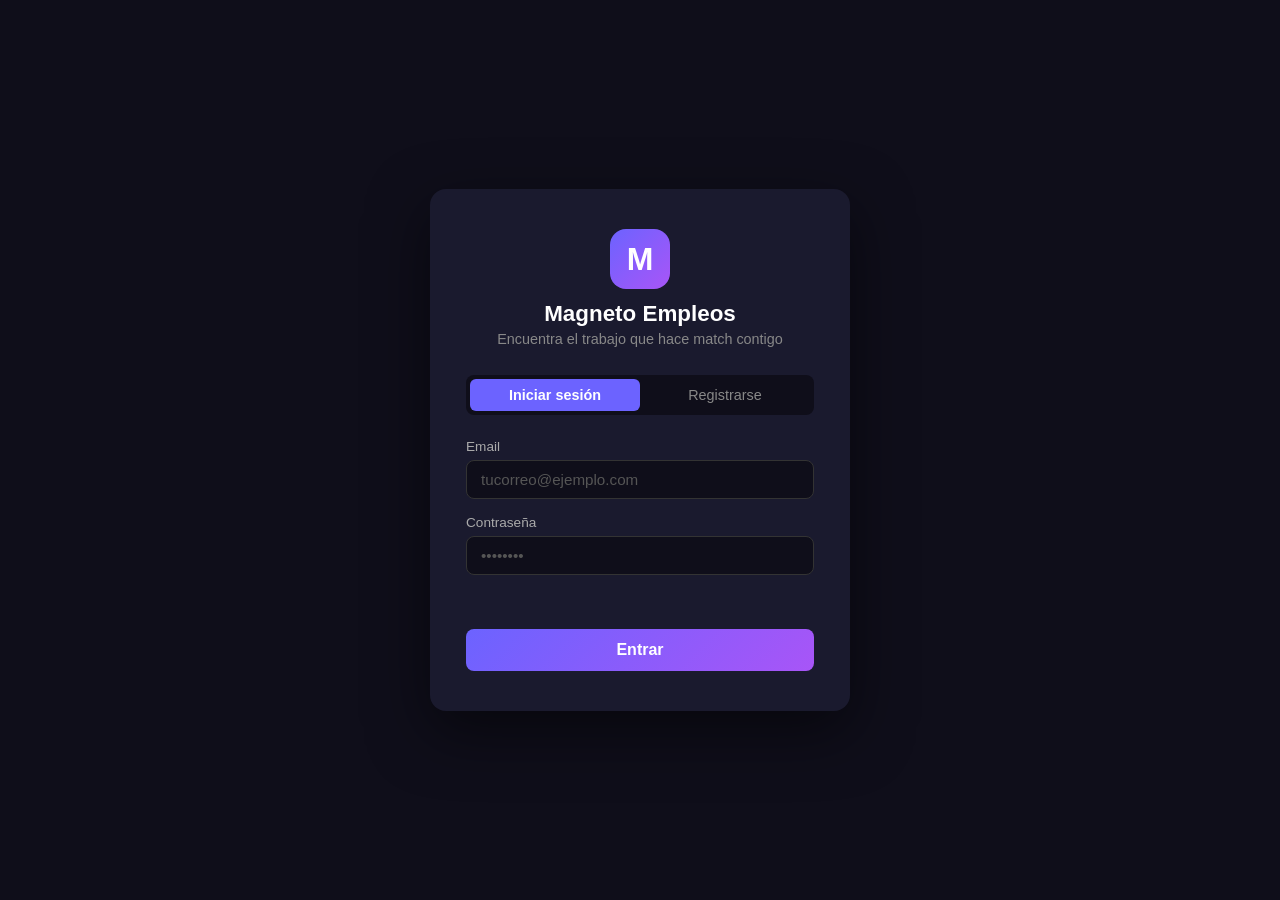
==== frontend/dashboard.html @ bad2bdaa "Aplicacion de empleos tipo Magneto" ====
<!DOCTYPE html>
<html lang="es">
<head>
  <meta charset="UTF-8" />
  <title>Magneto — Dashboard</title>
  <link rel="stylesheet" href="styles.css" />
</head>
<body>

  <nav class="navbar">
    <div class="nav-brand">
      <span class="logo-icon small">M</span> Magneto Empleos
    </div>
    <div class="nav-links">
      <a href="dashboard.html" class="active">Inicio</a>
      <a href="jobs.html">Empleos</a>
      <a href="profile.html">Mi Perfil</a>
      <button class="btn-logout" onclick="logout()">Salir</button>
    </div>
  </nav>

  <div class="container">

    <!-- Saludo -->
    <div class="welcome-bar">
      <div>
        <h2 id="welcomeName">Hola!</h2>
        <p>Estos son tus mejores matches de hoy</p>
      </div>
      <div class="notif-area">
        <button class="btn-notif" onclick="toggleNotifications()">
          🔔 <span id="notifCount" class="badge hidden">0</span>
        </button>
        <button class="btn-match" onclick="runMatching()">⚡ Buscar matches</button>
      </div>
    </div>

    <!-- Panel de notificaciones (oculto por defecto) -->
    <div id="notifPanel" class="notif-panel hidden">
      <h3>Notificaciones</h3>
      <div id="notifList"></div>
    </div>

    <!-- Estado del matching -->
    <div id="matchStatus" class="status-msg hidden"></div>

    <!-- Lista de matches -->
    <div id="matchesContainer">
      <div class="loading">Cargando tus matches...</div>
    </div>

  </div>

  <script src="config.js"></script>
  <script>
    requireAuth();
    const user = getUser();
    if (user) document.getElementById("welcomeName").textContent = `Hola, ${user.full_name.split(" ")[0]}!`;

    async function loadMatches() {
      const container = document.getElementById("matchesContainer");
      try {
        const matches = await apiFetch("/matches/");
        if (matches.length === 0) {
          container.innerHTML = `
            <div class="empty-state">
              <p>Aún no tienes matches.</p>
              <p>Asegúrate de tener tus <a href="profile.html">skills en tu perfil</a> y luego haz clic en <strong>⚡ Buscar matches</strong>.</p>
            </div>`;
          return;
        }

        container.innerHTML = matches.map(m => `
          <div class="match-card">
            <div class="match-header">
              <div>
                <h3>${m.title}</h3>
                <span class="company">${m.company}</span>
                <span class="location">📍 ${m.city} · ${m.modality}</span>
              </div>
              <div class="score-badge ${scoreClass(m.score)}">${m.score}%</div>
            </div>
            <p class="match-exp">${m.explanation}</p>
            <div class="match-footer">
              <span class="salary">💰 $${m.salary_min_cop?.toLocaleString()} – $${m.salary_max_cop?.toLocaleString()}</span>
              <div class="skills-row">
                ${(m.skills_required || []).map(s => `<span class="skill-tag">${s}</span>`).join("")}
              </div>
            </div>
          </div>
        `).join("");
      } catch (err) {
        container.innerHTML = `<div class="empty-state">Error cargando matches: ${err.message}</div>`;
      }
    }

    async function loadNotifications() {
      try {
        const data = await apiFetch("/notifications/");
        const badge = document.getElementById("notifCount");
        const list = document.getElementById("notifList");

        if (data.total > 0) {
          badge.textContent = data.total;
          badge.classList.remove("hidden");
          list.innerHTML = data.notificaciones.map(n => `
            <div class="notif-item">
              <div class="notif-score ${scoreClass(n.score)}">${n.score}%</div>
              <div>
                <strong>${n.titulo}</strong>
                <p>${n.mensaje}</p>
                <small>📍 ${n.ciudad} · ${n.modalidad} · ${n.fecha}</small>
              </div>
            </div>
          `).join("");
        } else {
          list.innerHTML = "<p class='no-notif'>Sin notificaciones nuevas. Busca matches primero.</p>";
        }
      } catch (err) { /* silencioso */ }
    }

    async function runMatching() {
      const statusEl = document.getElementById("matchStatus");
      statusEl.textContent = "Buscando matches...";
      statusEl.className = "status-msg info";
      statusEl.classList.remove("hidden");

      try {
        const data = await apiFetch("/matches/run", { method: "POST" });
        statusEl.textContent = data.message;
        statusEl.className = "status-msg success";
        await loadMatches();
        await loadNotifications();
      } catch (err) {
        statusEl.textContent = err.message;
        statusEl.className = "status-msg error";
      }

      setTimeout(() => statusEl.classList.add("hidden"), 4000);
    }

    function toggleNotifications() {
      document.getElementById("notifPanel").classList.toggle("hidden");
    }

    function scoreClass(score) {
      if (score >= 80) return "score-high";
      if (score >= 50) return "score-mid";
      return "score-low";
    }

    loadMatches();
    loadNotifications();
  </script>
</body>
</html>
---- frontend/styles.css ----
/* ===== RESET & BASE ===== */
*, *::before, *::after { box-sizing: border-box; margin: 0; padding: 0; }
body { font-family: 'Segoe UI', sans-serif; background: #f0f2f5; color: #1a1a2e; min-height: 100vh; }
a { text-decoration: none; color: inherit; }

/* ===== NAVBAR ===== */
.navbar {
  background: #1a1a2e;
  color: white;
  display: flex;
  align-items: center;
  justify-content: space-between;
  padding: 0 32px;
  height: 60px;
  position: sticky;
  top: 0;
  z-index: 100;
  box-shadow: 0 2px 8px rgba(0,0,0,0.3);
}
.nav-brand { display: flex; align-items: center; gap: 10px; font-weight: 700; font-size: 1.1rem; }
.nav-links { display: flex; align-items: center; gap: 24px; }
.nav-links a { color: #aaa; font-size: 0.95rem; transition: color 0.2s; }
.nav-links a:hover, .nav-links a.active { color: white; }
.btn-logout {
  background: transparent; border: 1px solid #555; color: #aaa;
  padding: 6px 14px; border-radius: 6px; cursor: pointer; font-size: 0.85rem;
  transition: all 0.2s;
}
.btn-logout:hover { border-color: #e74c3c; color: #e74c3c; }

/* ===== LOGO ICON ===== */
.logo-icon {
  background: linear-gradient(135deg, #6c63ff, #a855f7);
  color: white; font-weight: 900; font-size: 1.2rem;
  width: 36px; height: 36px; border-radius: 10px;
  display: inline-flex; align-items: center; justify-content: center;
}
.logo-icon.small { width: 28px; height: 28px; font-size: 1rem; border-radius: 7px; }

/* ===== CONTAINER ===== */
.container { max-width: 900px; margin: 0 auto; padding: 32px 20px; }
.page-title { font-size: 1.6rem; font-weight: 700; margin-bottom: 4px; }
.page-sub { color: #666; margin-bottom: 24px; }

/* ===== AUTH PAGE ===== */
.auth-page { display: flex; align-items: center; justify-content: center; min-height: 100vh; background: #0f0e1a; }
.auth-card {
  background: #1a1a2e; border-radius: 16px; padding: 40px 36px;
  width: 100%; max-width: 420px; box-shadow: 0 20px 60px rgba(0,0,0,0.5);
}
.auth-logo { text-align: center; margin-bottom: 28px; }
.auth-logo .logo-icon {
  width: 60px; height: 60px; font-size: 2rem; border-radius: 16px;
  margin: 0 auto 12px;
}
.auth-logo h1 { color: white; font-size: 1.4rem; }
.auth-logo p { color: #888; font-size: 0.9rem; margin-top: 4px; }

/* ===== TABS ===== */
.tabs { display: flex; background: #0f0e1a; border-radius: 8px; padding: 4px; margin-bottom: 24px; }
.tab {
  flex: 1; padding: 8px; background: transparent; border: none; color: #888;
  border-radius: 6px; cursor: pointer; font-size: 0.9rem; transition: all 0.2s;
}
.tab.active { background: #6c63ff; color: white; font-weight: 600; }

/* ===== FORMS ===== */
.auth-form { display: flex; flex-direction: column; gap: 16px; }
.hidden { display: none !important; }
.field { display: flex; flex-direction: column; gap: 6px; }
.field label { font-size: 0.85rem; color: #aaa; font-weight: 500; }
.field input, .field select {
  padding: 10px 14px; border-radius: 8px; border: 1px solid #333;
  background: #0f0e1a; color: white; font-size: 0.95rem; outline: none;
  transition: border-color 0.2s;
}
.field input:focus, .field select:focus { border-color: #6c63ff; }
.field input::placeholder { color: #555; }
.field-hint { font-size: 0.8rem; color: #777; margin-bottom: 4px; }

/* Perfil - campos claros sobre fondo claro */
.profile-card .field input,
.profile-card .field select {
  background: white; color: #1a1a2e; border: 1px solid #ddd;
}
.profile-card .field input:focus,
.profile-card .field select:focus { border-color: #6c63ff; }
.profile-card .field label { color: #555; }

/* ===== BUTTONS ===== */
.btn-primary {
  background: linear-gradient(135deg, #6c63ff, #a855f7);
  color: white; border: none; padding: 12px; border-radius: 8px;
  font-size: 1rem; font-weight: 600; cursor: pointer; transition: opacity 0.2s;
  margin-top: 4px;
}
.btn-primary:hover { opacity: 0.9; }
.btn-secondary {
  background: white; border: 1px solid #ddd; color: #555;
  padding: 8px 16px; border-radius: 8px; cursor: pointer; font-size: 0.9rem;
  transition: border-color 0.2s;
}
.btn-secondary:hover { border-color: #6c63ff; color: #6c63ff; }

/* ===== ERROR / STATUS ===== */
.error-msg { color: #e74c3c; font-size: 0.85rem; min-height: 18px; }
.status-msg {
  padding: 10px 14px; border-radius: 8px; font-size: 0.9rem;
}
.status-msg.info { background: #e8f4fd; color: #1a73e8; }
.status-msg.success { background: #e6f9f0; color: #27ae60; }
.status-msg.error { background: #fdeaea; color: #e74c3c; }

/* ===== WELCOME BAR ===== */
.welcome-bar {
  display: flex; align-items: center; justify-content: space-between;
  margin-bottom: 20px; flex-wrap: wrap; gap: 12px;
}
.welcome-bar h2 { font-size: 1.4rem; }
.welcome-bar p { color: #666; font-size: 0.9rem; }
.notif-area { display: flex; gap: 10px; align-items: center; }

.btn-notif {
  background: white; border: 1px solid #ddd; padding: 8px 14px;
  border-radius: 8px; cursor: pointer; font-size: 1rem; position: relative;
}
.btn-match {
  background: linear-gradient(135deg, #6c63ff, #a855f7);
  color: white; border: none; padding: 9px 18px;
  border-radius: 8px; cursor: pointer; font-weight: 600; font-size: 0.9rem;
}
.badge {
  background: #e74c3c; color: white; font-size: 0.7rem; font-weight: 700;
  border-radius: 50%; width: 18px; height: 18px;
  display: inline-flex; align-items: center; justify-content: center;
  position: absolute; top: 4px; right: 4px;
}

/* ===== NOTIFICATIONS PANEL ===== */
.notif-panel {
  background: white; border-radius: 12px; padding: 20px;
  box-shadow: 0 4px 20px rgba(0,0,0,0.1); margin-bottom: 24px;
}
.notif-panel h3 { margin-bottom: 16px; font-size: 1rem; color: #555; }
.notif-item {
  display: flex; gap: 14px; align-items: flex-start;
  padding: 12px 0; border-bottom: 1px solid #f0f0f0;
}
.notif-item:last-child { border-bottom: none; }
.notif-item p { font-size: 0.85rem; color: #666; margin-top: 4px; }
.notif-item small { color: #999; font-size: 0.8rem; }
.no-notif { color: #999; font-size: 0.9rem; text-align: center; padding: 16px 0; }

/* ===== MATCH CARDS ===== */
.match-card {
  background: white; border-radius: 12px; padding: 20px;
  margin-bottom: 16px; box-shadow: 0 2px 12px rgba(0,0,0,0.07);
  border-left: 4px solid #6c63ff;
  transition: transform 0.2s, box-shadow 0.2s;
}
.match-card:hover { transform: translateY(-2px); box-shadow: 0 6px 20px rgba(0,0,0,0.12); }
.match-header { display: flex; justify-content: space-between; align-items: flex-start; margin-bottom: 10px; }
.match-header h3 { font-size: 1.1rem; margin-bottom: 4px; }
.match-exp { font-size: 0.85rem; color: #666; margin-bottom: 12px; line-height: 1.5; }
.match-footer { display: flex; align-items: center; justify-content: space-between; flex-wrap: wrap; gap: 8px; }

/* ===== JOB CARDS ===== */
.job-card {
  background: white; border-radius: 12px; padding: 20px;
  margin-bottom: 16px; box-shadow: 0 2px 12px rgba(0,0,0,0.07);
  transition: transform 0.2s;
}
.job-card:hover { transform: translateY(-2px); }
.job-header { display: flex; justify-content: space-between; align-items: flex-start; margin-bottom: 8px; }
.job-header h3 { font-size: 1.05rem; margin-bottom: 4px; }
.job-location { font-size: 0.85rem; color: #888; margin-bottom: 8px; }
.job-desc { font-size: 0.9rem; color: #555; margin-bottom: 12px; line-height: 1.5; }
.job-footer { display: flex; align-items: center; justify-content: space-between; flex-wrap: wrap; gap: 8px; }

/* ===== SHARED CARD PARTS ===== */
.company { display: block; font-size: 0.9rem; color: #6c63ff; font-weight: 500; margin-bottom: 4px; }
.location { font-size: 0.82rem; color: #888; }
.salary { font-size: 0.85rem; color: #27ae60; font-weight: 500; }
.skills-row { display: flex; flex-wrap: wrap; gap: 6px; }
.skill-tag {
  background: #f0eeff; color: #6c63ff;
  padding: 3px 10px; border-radius: 20px; font-size: 0.78rem; font-weight: 500;
}
.skill-tag.editable {
  display: inline-flex; align-items: center; gap: 6px;
}
.skill-tag.editable button {
  background: none; border: none; color: #a855f7; cursor: pointer;
  font-size: 1rem; line-height: 1; padding: 0;
}

/* ===== SCORE BADGE ===== */
.score-badge {
  font-size: 1.1rem; font-weight: 800; padding: 6px 12px;
  border-radius: 10px; min-width: 60px; text-align: center;
}
.score-high { background: #e6f9f0; color: #27ae60; }
.score-mid { background: #fff8e1; color: #f39c12; }
.score-low { background: #fdeaea; color: #e74c3c; }

/* Notif score mini */
.notif-score {
  font-weight: 800; font-size: 0.9rem; padding: 4px 10px;
  border-radius: 8px; white-space: nowrap;
}

/* ===== MODALITY BADGE ===== */
.modality-badge {
  padding: 4px 12px; border-radius: 20px; font-size: 0.8rem; font-weight: 600; white-space: nowrap;
}
.modality-badge.remote { background: #e0f7f4; color: #0a9e88; }
.modality-badge.hybrid { background: #fff0e0; color: #e07b00; }
.modality-badge.on-site { background: #e8eaff; color: #3a4bd1; }

/* ===== FILTERS BAR ===== */
.filters-bar { display: flex; gap: 12px; margin-bottom: 16px; flex-wrap: wrap; }
.filters-bar input, .filters-bar select {
  padding: 9px 14px; border: 1px solid #ddd; border-radius: 8px;
  font-size: 0.9rem; background: white; outline: none; color: #1a1a2e;
}
.filters-bar input:focus, .filters-bar select:focus { border-color: #6c63ff; }
.job-count { font-size: 0.85rem; color: #888; margin-bottom: 16px; }

/* ===== PROFILE CARD ===== */
.profile-card {
  background: white; border-radius: 16px; padding: 28px;
  box-shadow: 0 2px 16px rgba(0,0,0,0.08);
}
.profile-top {
  display: flex; align-items: center; gap: 16px;
  margin-bottom: 28px; padding-bottom: 20px;
  border-bottom: 1px solid #f0f0f0;
}
.profile-top h3 { font-size: 1.1rem; }
.profile-top p { color: #888; font-size: 0.9rem; }
.avatar {
  width: 56px; height: 56px; border-radius: 50%;
  background: linear-gradient(135deg, #6c63ff, #a855f7);
  color: white; font-size: 1.4rem; font-weight: 800;
  display: flex; align-items: center; justify-content: center;
  flex-shrink: 0;
}
.form-grid { display: grid; grid-template-columns: 1fr 1fr; gap: 16px; margin-bottom: 20px; }

/* ===== SKILLS INPUT ===== */
.skills-input-area {
  min-height: 50px; border: 1px solid #ddd; border-radius: 8px;
  padding: 8px 12px; background: white; cursor: text;
  display: flex; flex-wrap: wrap; gap: 6px; align-items: center;
  transition: border-color 0.2s;
}
.skills-input-area:focus-within { border-color: #6c63ff; }
.skills-input-area input {
  border: none !important; outline: none !important; padding: 4px 0 !important;
  background: transparent !important; color: #1a1a2e !important;
  min-width: 140px; flex: 1;
}

/* ===== EMPTY / LOADING ===== */
.empty-state {
  background: white; border-radius: 12px; padding: 40px;
  text-align: center; color: #888; line-height: 1.8;
  box-shadow: 0 2px 8px rgba(0,0,0,0.05);
}
.empty-state a { color: #6c63ff; font-weight: 500; }
.loading { text-align: center; color: #aaa; padding: 40px; }

/* ===== RESPONSIVE ===== */
@media (max-width: 600px) {
  .form-grid { grid-template-columns: 1fr; }
  .match-header, .job-header { flex-direction: column; gap: 10px; }
  .nav-links { gap: 12px; }
  .navbar { padding: 0 16px; }
  .container { padding: 20px 14px; }
}
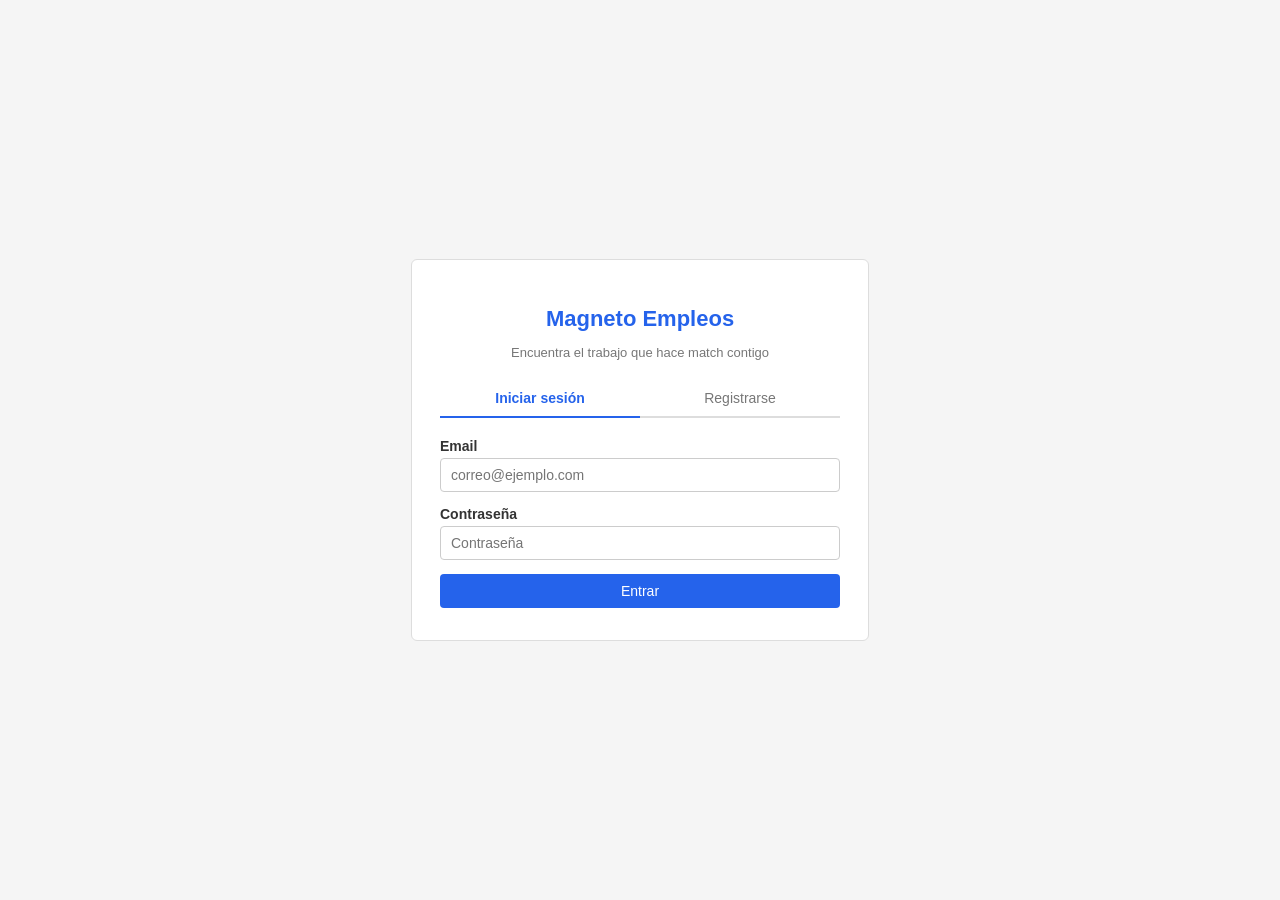
==== commit 9d9208fa: "Cambiando el front" ====
--- a/frontend/dashboard.html
+++ b/frontend/dashboard.html
@@ -2,51 +2,42 @@
 <html lang="es">
 <head>
   <meta charset="UTF-8" />
-  <title>Magneto — Dashboard</title>
+  <title>Magneto - Dashboard</title>
   <link rel="stylesheet" href="styles.css" />
 </head>
 <body>
 
-  <nav class="navbar">
-    <div class="nav-brand">
-      <span class="logo-icon small">M</span> Magneto Empleos
-    </div>
-    <div class="nav-links">
-      <a href="dashboard.html" class="active">Inicio</a>
+  <nav>
+    <div class="brand">Magneto Empleos</div>
+    <div class="links">
+      <a href="dashboard.html">Inicio</a>
       <a href="jobs.html">Empleos</a>
       <a href="profile.html">Mi Perfil</a>
-      <button class="btn-logout" onclick="logout()">Salir</button>
+      <button onclick="logout()">Salir</button>
     </div>
   </nav>
 
   <div class="container">
 
-    <!-- Saludo -->
-    <div class="welcome-bar">
-      <div>
-        <h2 id="welcomeName">Hola!</h2>
-        <p>Estos son tus mejores matches de hoy</p>
-      </div>
-      <div class="notif-area">
-        <button class="btn-notif" onclick="toggleNotifications()">
-          🔔 <span id="notifCount" class="badge hidden">0</span>
-        </button>
-        <button class="btn-match" onclick="runMatching()">⚡ Buscar matches</button>
-      </div>
+    <h2 id="saludo">Hola!</h2>
+    <p class="text-muted" style="margin-bottom: 16px;">Estos son tus mejores matches</p>
+
+    <div style="margin-bottom: 14px; display: flex; gap: 10px; flex-wrap: wrap;">
+      <button class="btn btn-primary" onclick="buscarMatches()">Buscar matches</button>
+      <button class="btn btn-secondary" onclick="toggleNotif()">Notificaciones</button>
     </div>
 
-    <!-- Panel de notificaciones (oculto por defecto) -->
-    <div id="notifPanel" class="notif-panel hidden">
-      <h3>Notificaciones</h3>
-      <div id="notifList"></div>
+    <div id="matchStatus"></div>
+
+    <!-- Panel de notificaciones -->
+    <div id="notifPanel" class="card hidden">
+      <h3 style="margin-bottom: 12px; font-size: 15px;">Notificaciones</h3>
+      <div id="notifLista"><p class="text-muted">Sin notificaciones.</p></div>
     </div>
 
-    <!-- Estado del matching -->
-    <div id="matchStatus" class="status-msg hidden"></div>
-
-    <!-- Lista de matches -->
+    <!-- Matches -->
     <div id="matchesContainer">
-      <div class="loading">Cargando tus matches...</div>
+      <p class="text-muted">Cargando...</p>
     </div>
 
   </div>
@@ -55,102 +46,78 @@
   <script>
     requireAuth();
     const user = getUser();
-    if (user) document.getElementById("welcomeName").textContent = `Hola, ${user.full_name.split(" ")[0]}!`;
+    if (user) document.getElementById("saludo").textContent = "Hola, " + user.full_name.split(" ")[0] + "!";
 
-    async function loadMatches() {
-      const container = document.getElementById("matchesContainer");
+    function claseScore(s) {
+      if (s >= 80) return "score-alto";
+      if (s >= 50) return "score-medio";
+      return "score-bajo";
+    }
+
+    async function cargarMatches() {
+      const cont = document.getElementById("matchesContainer");
       try {
         const matches = await apiFetch("/matches/");
         if (matches.length === 0) {
-          container.innerHTML = `
-            <div class="empty-state">
-              <p>Aún no tienes matches.</p>
-              <p>Asegúrate de tener tus <a href="profile.html">skills en tu perfil</a> y luego haz clic en <strong>⚡ Buscar matches</strong>.</p>
-            </div>`;
+          cont.innerHTML = `<div class="card text-center"><p>No tienes matches todavía.</p><p class="text-muted">Completa tu <a href="profile.html">perfil</a> y haz clic en "Buscar matches".</p></div>`;
           return;
         }
-
-        container.innerHTML = matches.map(m => `
+        cont.innerHTML = matches.map(m => `
           <div class="match-card">
-            <div class="match-header">
-              <div>
-                <h3>${m.title}</h3>
-                <span class="company">${m.company}</span>
-                <span class="location">📍 ${m.city} · ${m.modality}</span>
-              </div>
-              <div class="score-badge ${scoreClass(m.score)}">${m.score}%</div>
-            </div>
-            <p class="match-exp">${m.explanation}</p>
-            <div class="match-footer">
-              <span class="salary">💰 $${m.salary_min_cop?.toLocaleString()} – $${m.salary_max_cop?.toLocaleString()}</span>
-              <div class="skills-row">
-                ${(m.skills_required || []).map(s => `<span class="skill-tag">${s}</span>`).join("")}
-              </div>
+            <div class="score ${claseScore(m.score)}">${m.score}%</div>
+            <h3>${m.title}</h3>
+            <span class="company">${m.company}</span>
+            <p class="meta">📍 ${m.city} · ${m.modality}</p>
+            <p class="explanation">${m.explanation}</p>
+            <p class="salary">💰 $${m.salary_min_cop?.toLocaleString()} – $${m.salary_max_cop?.toLocaleString()} COP</p>
+            <div class="skills-row">
+              ${(m.skills_required || []).map(s => `<span class="skill-tag">${s}</span>`).join("")}
             </div>
           </div>
         `).join("");
       } catch (err) {
-        container.innerHTML = `<div class="empty-state">Error cargando matches: ${err.message}</div>`;
+        cont.innerHTML = `<div class="msg msg-error">Error: ${err.message}</div>`;
       }
     }
 
-    async function loadNotifications() {
+    async function cargarNotificaciones() {
       try {
         const data = await apiFetch("/notifications/");
-        const badge = document.getElementById("notifCount");
-        const list = document.getElementById("notifList");
-
+        const lista = document.getElementById("notifLista");
         if (data.total > 0) {
-          badge.textContent = data.total;
-          badge.classList.remove("hidden");
-          list.innerHTML = data.notificaciones.map(n => `
+          lista.innerHTML = data.notificaciones.map(n => `
             <div class="notif-item">
-              <div class="notif-score ${scoreClass(n.score)}">${n.score}%</div>
-              <div>
-                <strong>${n.titulo}</strong>
-                <p>${n.mensaje}</p>
-                <small>📍 ${n.ciudad} · ${n.modalidad} · ${n.fecha}</small>
-              </div>
+              <strong>${n.titulo} — <span class="${claseScore(n.score)}">${n.score}%</span></strong>
+              <span>${n.mensaje}</span>
+              <small>📍 ${n.ciudad} · ${n.modalidad} · ${n.fecha}</small>
             </div>
           `).join("");
         } else {
-          list.innerHTML = "<p class='no-notif'>Sin notificaciones nuevas. Busca matches primero.</p>";
+          lista.innerHTML = `<p class="text-muted">Sin notificaciones. Busca matches primero.</p>`;
         }
-      } catch (err) { /* silencioso */ }
+      } catch (e) {}
     }
 
-    async function runMatching() {
+    async function buscarMatches() {
       const statusEl = document.getElementById("matchStatus");
-      statusEl.textContent = "Buscando matches...";
-      statusEl.className = "status-msg info";
-      statusEl.classList.remove("hidden");
-
+      statusEl.innerHTML = `<div class="msg msg-info">Buscando matches...</div>`;
       try {
         const data = await apiFetch("/matches/run", { method: "POST" });
-        statusEl.textContent = data.message;
-        statusEl.className = "status-msg success";
-        await loadMatches();
-        await loadNotifications();
+        statusEl.innerHTML = `<div class="msg msg-success">${data.message}</div>`;
+        await cargarMatches();
+        await cargarNotificaciones();
       } catch (err) {
-        statusEl.textContent = err.message;
-        statusEl.className = "status-msg error";
+        statusEl.innerHTML = `<div class="msg msg-error">${err.message}</div>`;
       }
-
-      setTimeout(() => statusEl.classList.add("hidden"), 4000);
+      setTimeout(() => statusEl.innerHTML = "", 4000);
     }
 
-    function toggleNotifications() {
+    function toggleNotif() {
       document.getElementById("notifPanel").classList.toggle("hidden");
     }
 
-    function scoreClass(score) {
-      if (score >= 80) return "score-high";
-      if (score >= 50) return "score-mid";
-      return "score-low";
-    }
-
-    loadMatches();
-    loadNotifications();
+    cargarMatches();
+    cargarNotificaciones();
   </script>
 </body>
 </html>
--- a/frontend/styles.css
+++ b/frontend/styles.css
@@ -1,280 +1,376 @@
-/* ===== RESET & BASE ===== */
-*, *::before, *::after { box-sizing: border-box; margin: 0; padding: 0; }
-body { font-family: 'Segoe UI', sans-serif; background: #f0f2f5; color: #1a1a2e; min-height: 100vh; }
-a { text-decoration: none; color: inherit; }
-
-/* ===== NAVBAR ===== */
-.navbar {
-  background: #1a1a2e;
+/* Estilos generales */
+body {
+  font-family: Arial, sans-serif;
+  background-color: #f5f5f5;
+  margin: 0;
+  padding: 0;
+  color: #333;
+}
+
+a {
+  text-decoration: none;
+  color: #2563eb;
+}
+
+/* Navbar */
+nav {
+  background-color: #2563eb;
+  padding: 12px 24px;
+  display: flex;
+  justify-content: space-between;
+  align-items: center;
+}
+
+nav .brand {
   color: white;
-  display: flex;
-  align-items: center;
-  justify-content: space-between;
-  padding: 0 32px;
-  height: 60px;
-  position: sticky;
-  top: 0;
-  z-index: 100;
-  box-shadow: 0 2px 8px rgba(0,0,0,0.3);
-}
-.nav-brand { display: flex; align-items: center; gap: 10px; font-weight: 700; font-size: 1.1rem; }
-.nav-links { display: flex; align-items: center; gap: 24px; }
-.nav-links a { color: #aaa; font-size: 0.95rem; transition: color 0.2s; }
-.nav-links a:hover, .nav-links a.active { color: white; }
-.btn-logout {
-  background: transparent; border: 1px solid #555; color: #aaa;
-  padding: 6px 14px; border-radius: 6px; cursor: pointer; font-size: 0.85rem;
-  transition: all 0.2s;
-}
-.btn-logout:hover { border-color: #e74c3c; color: #e74c3c; }
-
-/* ===== LOGO ICON ===== */
-.logo-icon {
-  background: linear-gradient(135deg, #6c63ff, #a855f7);
-  color: white; font-weight: 900; font-size: 1.2rem;
-  width: 36px; height: 36px; border-radius: 10px;
-  display: inline-flex; align-items: center; justify-content: center;
-}
-.logo-icon.small { width: 28px; height: 28px; font-size: 1rem; border-radius: 7px; }
-
-/* ===== CONTAINER ===== */
-.container { max-width: 900px; margin: 0 auto; padding: 32px 20px; }
-.page-title { font-size: 1.6rem; font-weight: 700; margin-bottom: 4px; }
-.page-sub { color: #666; margin-bottom: 24px; }
-
-/* ===== AUTH PAGE ===== */
-.auth-page { display: flex; align-items: center; justify-content: center; min-height: 100vh; background: #0f0e1a; }
-.auth-card {
-  background: #1a1a2e; border-radius: 16px; padding: 40px 36px;
-  width: 100%; max-width: 420px; box-shadow: 0 20px 60px rgba(0,0,0,0.5);
-}
-.auth-logo { text-align: center; margin-bottom: 28px; }
-.auth-logo .logo-icon {
-  width: 60px; height: 60px; font-size: 2rem; border-radius: 16px;
-  margin: 0 auto 12px;
-}
-.auth-logo h1 { color: white; font-size: 1.4rem; }
-.auth-logo p { color: #888; font-size: 0.9rem; margin-top: 4px; }
-
-/* ===== TABS ===== */
-.tabs { display: flex; background: #0f0e1a; border-radius: 8px; padding: 4px; margin-bottom: 24px; }
-.tab {
-  flex: 1; padding: 8px; background: transparent; border: none; color: #888;
-  border-radius: 6px; cursor: pointer; font-size: 0.9rem; transition: all 0.2s;
-}
-.tab.active { background: #6c63ff; color: white; font-weight: 600; }
-
-/* ===== FORMS ===== */
-.auth-form { display: flex; flex-direction: column; gap: 16px; }
-.hidden { display: none !important; }
-.field { display: flex; flex-direction: column; gap: 6px; }
-.field label { font-size: 0.85rem; color: #aaa; font-weight: 500; }
-.field input, .field select {
-  padding: 10px 14px; border-radius: 8px; border: 1px solid #333;
-  background: #0f0e1a; color: white; font-size: 0.95rem; outline: none;
-  transition: border-color 0.2s;
-}
-.field input:focus, .field select:focus { border-color: #6c63ff; }
-.field input::placeholder { color: #555; }
-.field-hint { font-size: 0.8rem; color: #777; margin-bottom: 4px; }
-
-/* Perfil - campos claros sobre fondo claro */
-.profile-card .field input,
-.profile-card .field select {
-  background: white; color: #1a1a2e; border: 1px solid #ddd;
-}
-.profile-card .field input:focus,
-.profile-card .field select:focus { border-color: #6c63ff; }
-.profile-card .field label { color: #555; }
-
-/* ===== BUTTONS ===== */
+  font-size: 20px;
+  font-weight: bold;
+}
+
+nav .links a {
+  color: white;
+  margin-left: 16px;
+  font-size: 14px;
+}
+
+nav .links a:hover {
+  text-decoration: underline;
+}
+
+nav .links button {
+  margin-left: 16px;
+  background: white;
+  color: #2563eb;
+  border: none;
+  padding: 6px 12px;
+  border-radius: 4px;
+  cursor: pointer;
+  font-size: 14px;
+}
+
+/* Contenedor principal */
+.container {
+  max-width: 860px;
+  margin: 30px auto;
+  padding: 0 16px;
+}
+
+/* Tarjeta simple */
+.card {
+  background: white;
+  border: 1px solid #ddd;
+  border-radius: 6px;
+  padding: 20px;
+  margin-bottom: 16px;
+}
+
+/* Formularios */
+.field {
+  margin-bottom: 14px;
+}
+
+.field label {
+  display: block;
+  font-size: 14px;
+  margin-bottom: 4px;
+  font-weight: bold;
+}
+
+.field input,
+.field select,
+.field textarea {
+  width: 100%;
+  padding: 8px 10px;
+  border: 1px solid #ccc;
+  border-radius: 4px;
+  font-size: 14px;
+  box-sizing: border-box;
+}
+
+.field input:focus,
+.field select:focus {
+  outline: none;
+  border-color: #2563eb;
+}
+
+/* Botones */
+.btn {
+  padding: 9px 18px;
+  border: none;
+  border-radius: 4px;
+  cursor: pointer;
+  font-size: 14px;
+}
+
 .btn-primary {
-  background: linear-gradient(135deg, #6c63ff, #a855f7);
-  color: white; border: none; padding: 12px; border-radius: 8px;
-  font-size: 1rem; font-weight: 600; cursor: pointer; transition: opacity 0.2s;
-  margin-top: 4px;
-}
-.btn-primary:hover { opacity: 0.9; }
+  background-color: #2563eb;
+  color: white;
+}
+
+.btn-primary:hover {
+  background-color: #1d4ed8;
+}
+
 .btn-secondary {
-  background: white; border: 1px solid #ddd; color: #555;
-  padding: 8px 16px; border-radius: 8px; cursor: pointer; font-size: 0.9rem;
-  transition: border-color 0.2s;
-}
-.btn-secondary:hover { border-color: #6c63ff; color: #6c63ff; }
-
-/* ===== ERROR / STATUS ===== */
-.error-msg { color: #e74c3c; font-size: 0.85rem; min-height: 18px; }
-.status-msg {
-  padding: 10px 14px; border-radius: 8px; font-size: 0.9rem;
-}
-.status-msg.info { background: #e8f4fd; color: #1a73e8; }
-.status-msg.success { background: #e6f9f0; color: #27ae60; }
-.status-msg.error { background: #fdeaea; color: #e74c3c; }
-
-/* ===== WELCOME BAR ===== */
-.welcome-bar {
-  display: flex; align-items: center; justify-content: space-between;
-  margin-bottom: 20px; flex-wrap: wrap; gap: 12px;
-}
-.welcome-bar h2 { font-size: 1.4rem; }
-.welcome-bar p { color: #666; font-size: 0.9rem; }
-.notif-area { display: flex; gap: 10px; align-items: center; }
-
-.btn-notif {
-  background: white; border: 1px solid #ddd; padding: 8px 14px;
-  border-radius: 8px; cursor: pointer; font-size: 1rem; position: relative;
-}
-.btn-match {
-  background: linear-gradient(135deg, #6c63ff, #a855f7);
-  color: white; border: none; padding: 9px 18px;
-  border-radius: 8px; cursor: pointer; font-weight: 600; font-size: 0.9rem;
-}
-.badge {
-  background: #e74c3c; color: white; font-size: 0.7rem; font-weight: 700;
-  border-radius: 50%; width: 18px; height: 18px;
-  display: inline-flex; align-items: center; justify-content: center;
-  position: absolute; top: 4px; right: 4px;
-}
-
-/* ===== NOTIFICATIONS PANEL ===== */
-.notif-panel {
-  background: white; border-radius: 12px; padding: 20px;
-  box-shadow: 0 4px 20px rgba(0,0,0,0.1); margin-bottom: 24px;
-}
-.notif-panel h3 { margin-bottom: 16px; font-size: 1rem; color: #555; }
+  background-color: white;
+  color: #333;
+  border: 1px solid #ccc;
+}
+
+.btn-secondary:hover {
+  background-color: #f0f0f0;
+}
+
+/* Login / Register */
+.auth-wrapper {
+  display: flex;
+  justify-content: center;
+  align-items: center;
+  min-height: 100vh;
+}
+
+.auth-box {
+  background: white;
+  border: 1px solid #ddd;
+  border-radius: 6px;
+  padding: 32px 28px;
+  width: 100%;
+  max-width: 400px;
+}
+
+.auth-box h1 {
+  text-align: center;
+  font-size: 22px;
+  margin-bottom: 6px;
+  color: #2563eb;
+}
+
+.auth-box p {
+  text-align: center;
+  color: #777;
+  font-size: 13px;
+  margin-bottom: 20px;
+}
+
+/* Tabs simples */
+.tabs {
+  display: flex;
+  border-bottom: 2px solid #ddd;
+  margin-bottom: 20px;
+}
+
+.tab-btn {
+  flex: 1;
+  padding: 10px;
+  background: none;
+  border: none;
+  cursor: pointer;
+  font-size: 14px;
+  color: #777;
+  border-bottom: 2px solid transparent;
+  margin-bottom: -2px;
+}
+
+.tab-btn.active {
+  color: #2563eb;
+  border-bottom-color: #2563eb;
+  font-weight: bold;
+}
+
+/* Mensajes */
+.msg {
+  padding: 10px 14px;
+  border-radius: 4px;
+  font-size: 13px;
+  margin-bottom: 12px;
+}
+
+.msg-error { background: #fee2e2; color: #b91c1c; }
+.msg-success { background: #dcfce7; color: #166534; }
+.msg-info { background: #dbeafe; color: #1e40af; }
+
+.hidden { display: none; }
+
+/* Jobs */
+.job-card {
+  background: white;
+  border: 1px solid #ddd;
+  border-radius: 6px;
+  padding: 16px 20px;
+  margin-bottom: 12px;
+}
+
+.job-card h3 {
+  margin: 0 0 4px 0;
+  font-size: 16px;
+}
+
+.job-card .company {
+  color: #2563eb;
+  font-size: 13px;
+  display: block;
+  margin-bottom: 6px;
+}
+
+.job-card .meta {
+  font-size: 13px;
+  color: #666;
+  margin-bottom: 8px;
+}
+
+.job-card .desc {
+  font-size: 13px;
+  color: #555;
+  margin-bottom: 10px;
+}
+
+.job-card .salary {
+  font-size: 13px;
+  color: #166534;
+  font-weight: bold;
+}
+
+/* Skills tags */
+.skills-row {
+  display: flex;
+  flex-wrap: wrap;
+  gap: 6px;
+  margin-top: 8px;
+}
+
+.skill-tag {
+  background: #eff6ff;
+  color: #2563eb;
+  border: 1px solid #bfdbfe;
+  padding: 2px 10px;
+  border-radius: 12px;
+  font-size: 12px;
+}
+
+.skill-tag button {
+  background: none;
+  border: none;
+  color: #666;
+  cursor: pointer;
+  margin-left: 4px;
+  font-size: 13px;
+}
+
+/* Matches */
+.match-card {
+  background: white;
+  border: 1px solid #ddd;
+  border-left: 4px solid #2563eb;
+  border-radius: 6px;
+  padding: 16px 20px;
+  margin-bottom: 12px;
+}
+
+.match-card h3 { margin: 0 0 4px 0; font-size: 16px; }
+.match-card .company { color: #2563eb; font-size: 13px; display: block; margin-bottom: 4px; }
+.match-card .meta { font-size: 13px; color: #666; margin-bottom: 8px; }
+.match-card .explanation { font-size: 13px; color: #444; margin-bottom: 10px; }
+
+.score {
+  font-weight: bold;
+  font-size: 18px;
+  float: right;
+  padding: 4px 10px;
+  border-radius: 4px;
+}
+
+.score-alto { background: #dcfce7; color: #166534; }
+.score-medio { background: #fef9c3; color: #854d0e; }
+.score-bajo { background: #fee2e2; color: #b91c1c; }
+
+/* Filtros */
+.filtros {
+  display: flex;
+  gap: 10px;
+  margin-bottom: 14px;
+  flex-wrap: wrap;
+}
+
+.filtros input,
+.filtros select {
+  padding: 8px 10px;
+  border: 1px solid #ccc;
+  border-radius: 4px;
+  font-size: 13px;
+}
+
+/* Perfil */
+.perfil-header {
+  display: flex;
+  align-items: center;
+  gap: 14px;
+  margin-bottom: 20px;
+  padding-bottom: 16px;
+  border-bottom: 1px solid #eee;
+}
+
+.avatar {
+  width: 50px;
+  height: 50px;
+  border-radius: 50%;
+  background-color: #2563eb;
+  color: white;
+  font-size: 22px;
+  font-weight: bold;
+  display: flex;
+  align-items: center;
+  justify-content: center;
+}
+
+.form-grid {
+  display: grid;
+  grid-template-columns: 1fr 1fr;
+  gap: 14px;
+}
+
+/* Skills input area */
+.skills-area {
+  border: 1px solid #ccc;
+  border-radius: 4px;
+  padding: 8px 10px;
+  min-height: 42px;
+  display: flex;
+  flex-wrap: wrap;
+  gap: 6px;
+  align-items: center;
+  cursor: text;
+}
+
+.skills-area:focus-within { border-color: #2563eb; }
+
+.skills-area input {
+  border: none;
+  outline: none;
+  font-size: 14px;
+  flex: 1;
+  min-width: 120px;
+  padding: 0;
+}
+
+/* Notificaciones */
 .notif-item {
-  display: flex; gap: 14px; align-items: flex-start;
-  padding: 12px 0; border-bottom: 1px solid #f0f0f0;
-}
+  padding: 10px 0;
+  border-bottom: 1px solid #eee;
+  font-size: 13px;
+}
+
 .notif-item:last-child { border-bottom: none; }
-.notif-item p { font-size: 0.85rem; color: #666; margin-top: 4px; }
-.notif-item small { color: #999; font-size: 0.8rem; }
-.no-notif { color: #999; font-size: 0.9rem; text-align: center; padding: 16px 0; }
-
-/* ===== MATCH CARDS ===== */
-.match-card {
-  background: white; border-radius: 12px; padding: 20px;
-  margin-bottom: 16px; box-shadow: 0 2px 12px rgba(0,0,0,0.07);
-  border-left: 4px solid #6c63ff;
-  transition: transform 0.2s, box-shadow 0.2s;
-}
-.match-card:hover { transform: translateY(-2px); box-shadow: 0 6px 20px rgba(0,0,0,0.12); }
-.match-header { display: flex; justify-content: space-between; align-items: flex-start; margin-bottom: 10px; }
-.match-header h3 { font-size: 1.1rem; margin-bottom: 4px; }
-.match-exp { font-size: 0.85rem; color: #666; margin-bottom: 12px; line-height: 1.5; }
-.match-footer { display: flex; align-items: center; justify-content: space-between; flex-wrap: wrap; gap: 8px; }
-
-/* ===== JOB CARDS ===== */
-.job-card {
-  background: white; border-radius: 12px; padding: 20px;
-  margin-bottom: 16px; box-shadow: 0 2px 12px rgba(0,0,0,0.07);
-  transition: transform 0.2s;
-}
-.job-card:hover { transform: translateY(-2px); }
-.job-header { display: flex; justify-content: space-between; align-items: flex-start; margin-bottom: 8px; }
-.job-header h3 { font-size: 1.05rem; margin-bottom: 4px; }
-.job-location { font-size: 0.85rem; color: #888; margin-bottom: 8px; }
-.job-desc { font-size: 0.9rem; color: #555; margin-bottom: 12px; line-height: 1.5; }
-.job-footer { display: flex; align-items: center; justify-content: space-between; flex-wrap: wrap; gap: 8px; }
-
-/* ===== SHARED CARD PARTS ===== */
-.company { display: block; font-size: 0.9rem; color: #6c63ff; font-weight: 500; margin-bottom: 4px; }
-.location { font-size: 0.82rem; color: #888; }
-.salary { font-size: 0.85rem; color: #27ae60; font-weight: 500; }
-.skills-row { display: flex; flex-wrap: wrap; gap: 6px; }
-.skill-tag {
-  background: #f0eeff; color: #6c63ff;
-  padding: 3px 10px; border-radius: 20px; font-size: 0.78rem; font-weight: 500;
-}
-.skill-tag.editable {
-  display: inline-flex; align-items: center; gap: 6px;
-}
-.skill-tag.editable button {
-  background: none; border: none; color: #a855f7; cursor: pointer;
-  font-size: 1rem; line-height: 1; padding: 0;
-}
-
-/* ===== SCORE BADGE ===== */
-.score-badge {
-  font-size: 1.1rem; font-weight: 800; padding: 6px 12px;
-  border-radius: 10px; min-width: 60px; text-align: center;
-}
-.score-high { background: #e6f9f0; color: #27ae60; }
-.score-mid { background: #fff8e1; color: #f39c12; }
-.score-low { background: #fdeaea; color: #e74c3c; }
-
-/* Notif score mini */
-.notif-score {
-  font-weight: 800; font-size: 0.9rem; padding: 4px 10px;
-  border-radius: 8px; white-space: nowrap;
-}
-
-/* ===== MODALITY BADGE ===== */
-.modality-badge {
-  padding: 4px 12px; border-radius: 20px; font-size: 0.8rem; font-weight: 600; white-space: nowrap;
-}
-.modality-badge.remote { background: #e0f7f4; color: #0a9e88; }
-.modality-badge.hybrid { background: #fff0e0; color: #e07b00; }
-.modality-badge.on-site { background: #e8eaff; color: #3a4bd1; }
-
-/* ===== FILTERS BAR ===== */
-.filters-bar { display: flex; gap: 12px; margin-bottom: 16px; flex-wrap: wrap; }
-.filters-bar input, .filters-bar select {
-  padding: 9px 14px; border: 1px solid #ddd; border-radius: 8px;
-  font-size: 0.9rem; background: white; outline: none; color: #1a1a2e;
-}
-.filters-bar input:focus, .filters-bar select:focus { border-color: #6c63ff; }
-.job-count { font-size: 0.85rem; color: #888; margin-bottom: 16px; }
-
-/* ===== PROFILE CARD ===== */
-.profile-card {
-  background: white; border-radius: 16px; padding: 28px;
-  box-shadow: 0 2px 16px rgba(0,0,0,0.08);
-}
-.profile-top {
-  display: flex; align-items: center; gap: 16px;
-  margin-bottom: 28px; padding-bottom: 20px;
-  border-bottom: 1px solid #f0f0f0;
-}
-.profile-top h3 { font-size: 1.1rem; }
-.profile-top p { color: #888; font-size: 0.9rem; }
-.avatar {
-  width: 56px; height: 56px; border-radius: 50%;
-  background: linear-gradient(135deg, #6c63ff, #a855f7);
-  color: white; font-size: 1.4rem; font-weight: 800;
-  display: flex; align-items: center; justify-content: center;
-  flex-shrink: 0;
-}
-.form-grid { display: grid; grid-template-columns: 1fr 1fr; gap: 16px; margin-bottom: 20px; }
-
-/* ===== SKILLS INPUT ===== */
-.skills-input-area {
-  min-height: 50px; border: 1px solid #ddd; border-radius: 8px;
-  padding: 8px 12px; background: white; cursor: text;
-  display: flex; flex-wrap: wrap; gap: 6px; align-items: center;
-  transition: border-color 0.2s;
-}
-.skills-input-area:focus-within { border-color: #6c63ff; }
-.skills-input-area input {
-  border: none !important; outline: none !important; padding: 4px 0 !important;
-  background: transparent !important; color: #1a1a2e !important;
-  min-width: 140px; flex: 1;
-}
-
-/* ===== EMPTY / LOADING ===== */
-.empty-state {
-  background: white; border-radius: 12px; padding: 40px;
-  text-align: center; color: #888; line-height: 1.8;
-  box-shadow: 0 2px 8px rgba(0,0,0,0.05);
-}
-.empty-state a { color: #6c63ff; font-weight: 500; }
-.loading { text-align: center; color: #aaa; padding: 40px; }
-
-/* ===== RESPONSIVE ===== */
+.notif-item strong { display: block; margin-bottom: 2px; }
+.notif-item small { color: #888; }
+
+/* Utilidades */
+.text-center { text-align: center; }
+.text-muted { color: #888; font-size: 13px; }
+.mt-10 { margin-top: 10px; }
+.mb-10 { margin-bottom: 10px; }
+
+/* Responsive */
 @media (max-width: 600px) {
   .form-grid { grid-template-columns: 1fr; }
-  .match-header, .job-header { flex-direction: column; gap: 10px; }
-  .nav-links { gap: 12px; }
-  .navbar { padding: 0 16px; }
-  .container { padding: 20px 14px; }
-}
+  nav { flex-direction: column; gap: 8px; }
+}
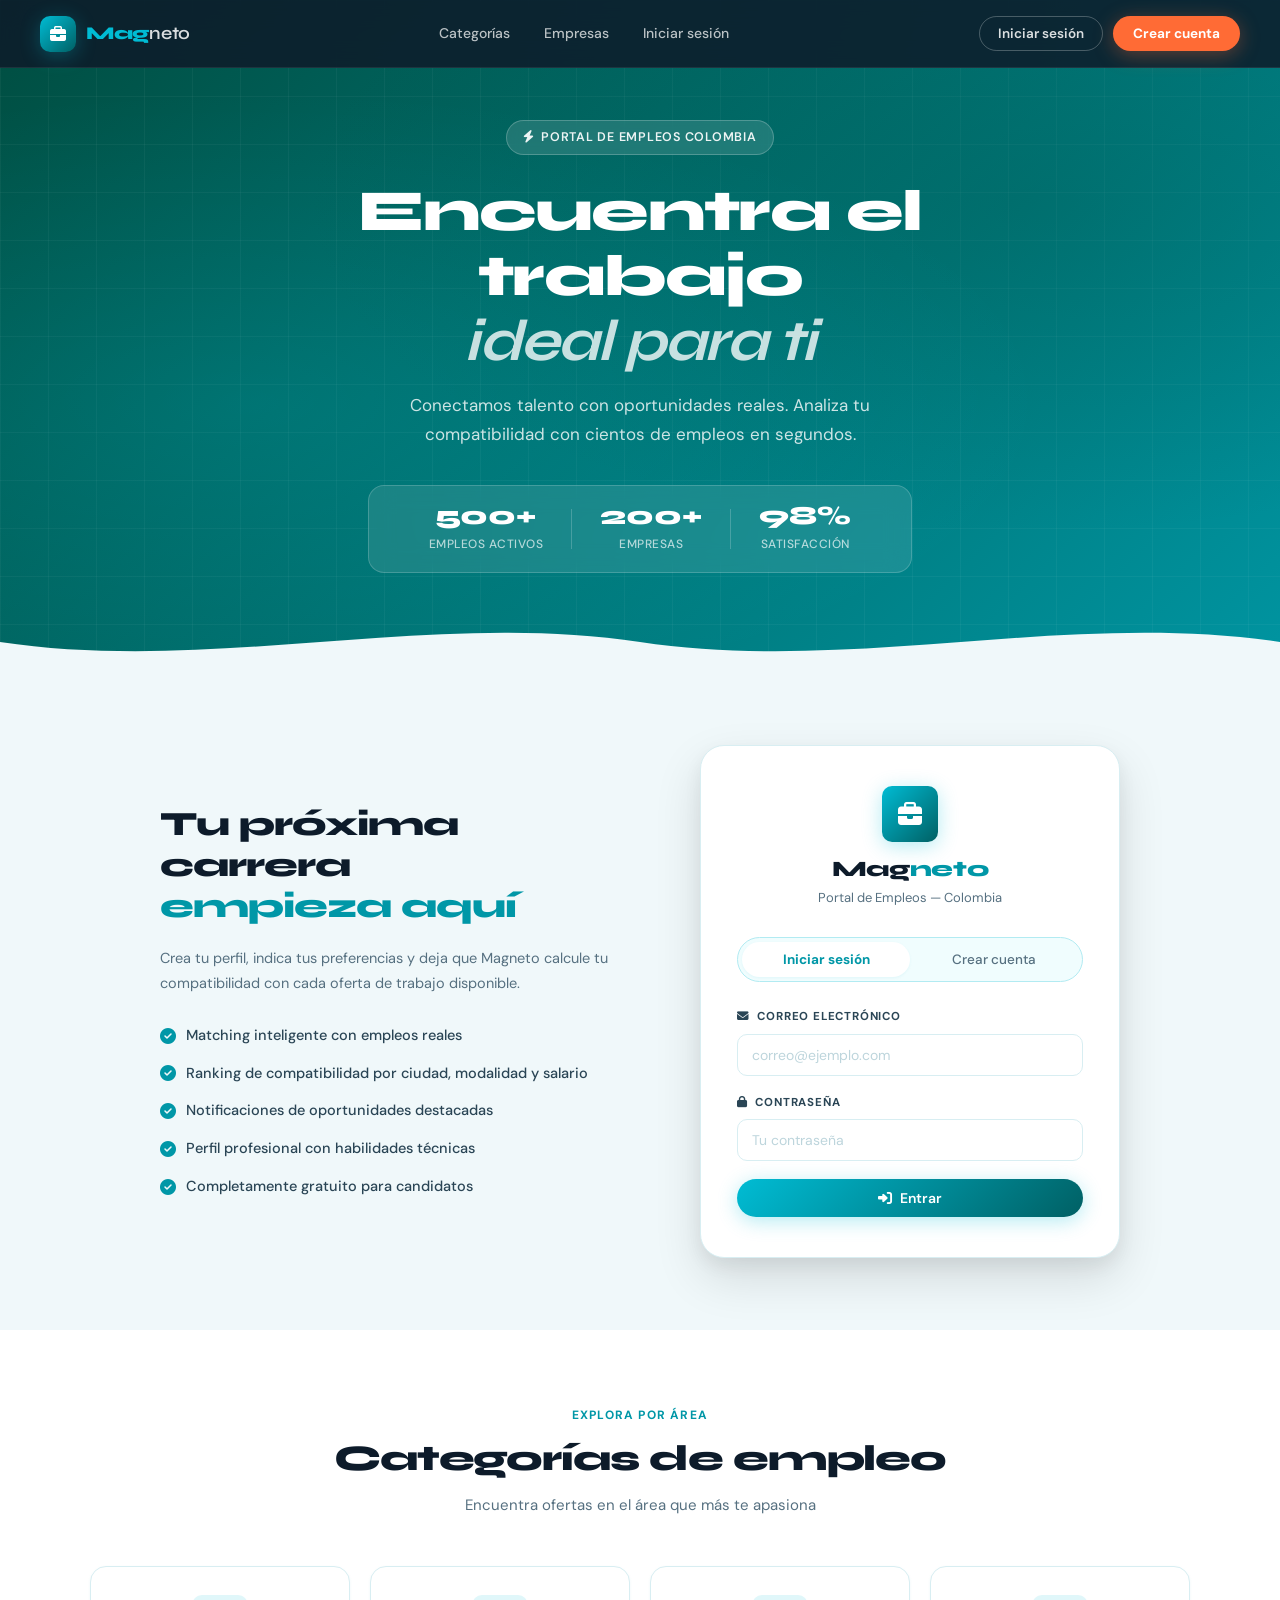
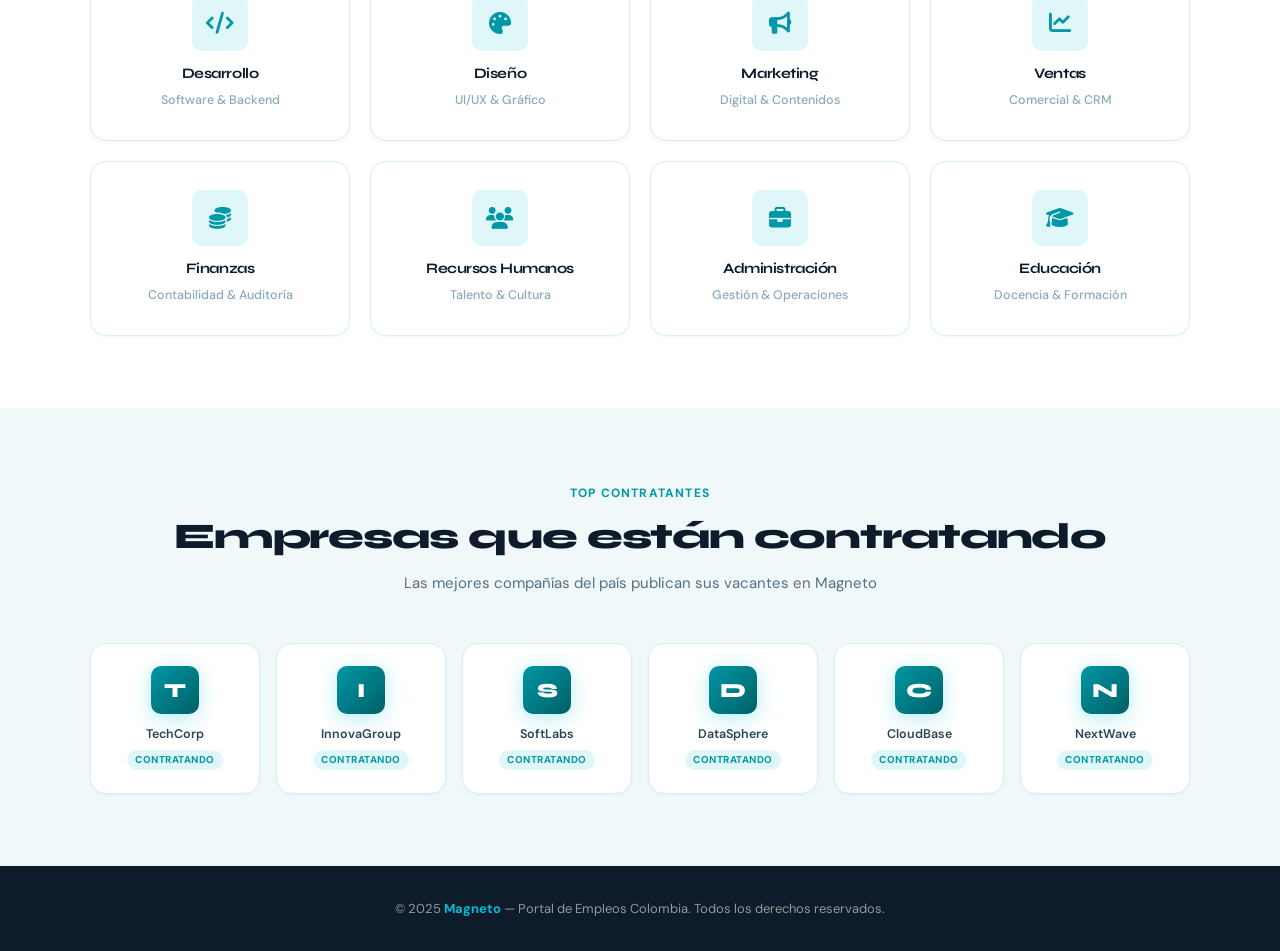
==== commit 8f6443b8: "Organizando conexión con mySQL, mejorando y implementando sistema de rankings" ====
--- a/frontend/dashboard.html
+++ b/frontend/dashboard.html
@@ -2,42 +2,58 @@
 <html lang="es">
 <head>
   <meta charset="UTF-8" />
-  <title>Magneto - Dashboard</title>
+  <meta name="viewport" content="width=device-width, initial-scale=1.0" />
+  <title>Magneto — Dashboard</title>
+  <link rel="stylesheet" href="https://cdnjs.cloudflare.com/ajax/libs/font-awesome/6.5.1/css/all.min.css" />
   <link rel="stylesheet" href="styles.css" />
 </head>
 <body>
 
-  <nav>
-    <div class="brand">Magneto Empleos</div>
-    <div class="links">
-      <a href="dashboard.html">Inicio</a>
-      <a href="jobs.html">Empleos</a>
-      <a href="profile.html">Mi Perfil</a>
-      <button onclick="logout()">Salir</button>
+  <!-- ▸ APP NAVBAR -->
+  <nav class="app-nav">
+    <a href="dashboard.html" class="app-brand">
+      <div class="app-logo"><i class="fas fa-briefcase"></i></div>
+      <span class="app-brand-name">Mag<span>neto</span></span>
+    </a>
+    <div class="app-links">
+      <a href="dashboard.html" class="active"><i class="fas fa-house"></i> <span>Inicio</span></a>
+      <a href="jobs.html"><i class="fas fa-magnifying-glass"></i> <span>Empleos</span></a>
+      <a href="profile.html"><i class="fas fa-user"></i> <span>Mi Perfil</span></a>
+      <button class="btn-logout" onclick="logout()"><i class="fas fa-right-from-bracket"></i> Salir</button>
     </div>
   </nav>
 
-  <div class="container">
-
-    <h2 id="saludo">Hola!</h2>
-    <p class="text-muted" style="margin-bottom: 16px;">Estos son tus mejores matches</p>
-
-    <div style="margin-bottom: 14px; display: flex; gap: 10px; flex-wrap: wrap;">
-      <button class="btn btn-primary" onclick="buscarMatches()">Buscar matches</button>
-      <button class="btn btn-secondary" onclick="toggleNotif()">Notificaciones</button>
+  <div class="app-container">
+
+    <!-- Welcome banner -->
+    <div class="welcome-banner">
+      <div class="welcome-text">
+        <h2 id="saludo">Bienvenido</h2>
+        <p id="welcome-sub">Analiza los empleos disponibles para ver tu ranking de compatibilidad</p>
+      </div>
+      <button class="btn-search-hero" onclick="buscarMatches()">
+        <i class="fas fa-bolt"></i> Buscar matches
+      </button>
     </div>
 
     <div id="matchStatus"></div>
 
-    <!-- Panel de notificaciones -->
-    <div id="notifPanel" class="card hidden">
-      <h3 style="margin-bottom: 12px; font-size: 15px;">Notificaciones</h3>
+    <!-- Action bar -->
+    <div class="action-bar">
+      <button class="btn btn-secondary" onclick="toggleNotif()">
+        <i class="fas fa-bell"></i> Notificaciones
+      </button>
+    </div>
+
+    <!-- Notifications panel -->
+    <div id="notifPanel" class="notif-panel hidden">
+      <h3><i class="fas fa-bell" style="color:#d97706"></i> Notificaciones destacadas</h3>
       <div id="notifLista"><p class="text-muted">Sin notificaciones.</p></div>
     </div>
 
     <!-- Matches -->
     <div id="matchesContainer">
-      <p class="text-muted">Cargando...</p>
+      <p class="text-muted"><i class="fas fa-spinner fa-spin"></i> &nbsp;Cargando...</p>
     </div>
 
   </div>
@@ -46,38 +62,148 @@
   <script>
     requireAuth();
     const user = getUser();
-    if (user) document.getElementById("saludo").textContent = "Hola, " + user.full_name.split(" ")[0] + "!";
-
-    function claseScore(s) {
-      if (s >= 80) return "score-alto";
-      if (s >= 50) return "score-medio";
-      return "score-bajo";
+    if (user) {
+      const nombre = user.full_name.split(" ")[0];
+      document.getElementById("saludo").textContent = `Hola, ${nombre} 👋`;
+    }
+
+    const RANK_CONFIG = [
+      { cls: "rank-1", labelCls: "gold",   icon: "👑", text: "Mejor Match" },
+      { cls: "rank-2", labelCls: "silver",  icon: "🥈", text: "2do lugar"  },
+      { cls: "rank-3", labelCls: "bronze",  icon: "🥉", text: "3er lugar"  },
+    ];
+
+    function scoreColor(s) {
+      if (s >= 75) return "#059669";
+      if (s >= 50) return "#d97706";
+      if (s >= 25) return "#3b82f6";
+      return "#9ca3af";
+    }
+
+    function scoreNivel(s) {
+      if (s >= 75) return "alto";
+      if (s >= 25) return "medio";
+      return "bajo";
+    }
+
+    function badgeMod(m) {
+      const map = {
+        remote:    `<span class="badge badge-remote"><i class="fas fa-wifi"></i> Remoto</span>`,
+        hybrid:    `<span class="badge badge-hybrid"><i class="fas fa-arrows-left-right"></i> Híbrido</span>`,
+        "on-site": `<span class="badge badge-onsite"><i class="fas fa-building"></i> Presencial</span>`,
+      };
+      return map[m] || `<span class="badge">${m}</span>`;
+    }
+
+    function formatSalary(min, max) {
+      if (!min && !max) return null;
+      const fmt = n => n.toLocaleString("es-CO");
+      if (min && max) return `$${fmt(min)} – $${fmt(max)} COP`;
+      if (min) return `Desde $${fmt(min)} COP`;
+      return `Hasta $${fmt(max)} COP`;
+    }
+
+    function ptsTxt(score) {
+      const p = Math.round(score / 25);
+      return `${p} de 4 campos`;
+    }
+
+    function renderCriteria(exp) {
+      if (!exp) return "";
+      return exp.split(" | ").map(part => {
+        const ok = part.includes("✓") || part.includes("flexible") ||
+                   part.includes("compatible") || part.includes("dentro de") ||
+                   part.includes("remoto");
+        const ic = ok
+          ? `<i class="fas fa-circle-check ci yes"></i>`
+          : `<i class="fas fa-circle-xmark ci no"></i>`;
+        return `<li>${ic}<span>${part.replace(" ✓", "")}</span></li>`;
+      }).join("");
     }
 
     async function cargarMatches() {
       const cont = document.getElementById("matchesContainer");
       try {
         const matches = await apiFetch("/matches/");
-        if (matches.length === 0) {
-          cont.innerHTML = `<div class="card text-center"><p>No tienes matches todavía.</p><p class="text-muted">Completa tu <a href="profile.html">perfil</a> y haz clic en "Buscar matches".</p></div>`;
+
+        const conMatch = matches.filter(m => m.score >= 25);
+        const sinMatch = matches.filter(m => m.score < 25);
+        const todos = [...conMatch, ...sinMatch];
+
+        if (todos.length === 0) {
+          cont.innerHTML = `
+            <div class="empty-state">
+              <span class="empty-icon">🔍</span>
+              <h3>Aún no tienes matches</h3>
+              <p>Haz clic en <strong>"Buscar matches"</strong> para analizar todos los empleos disponibles y ver cuáles son más compatibles con tu perfil.</p>
+              <button class="btn btn-primary" onclick="buscarMatches()">
+                <i class="fas fa-bolt"></i> Buscar ahora
+              </button>
+            </div>`;
           return;
         }
-        cont.innerHTML = matches.map(m => `
-          <div class="match-card">
-            <div class="score ${claseScore(m.score)}">${m.score}%</div>
-            <h3>${m.title}</h3>
-            <span class="company">${m.company}</span>
-            <p class="meta">📍 ${m.city} · ${m.modality}</p>
-            <p class="explanation">${m.explanation}</p>
-            <p class="salary">💰 $${m.salary_min_cop?.toLocaleString()} – $${m.salary_max_cop?.toLocaleString()} COP</p>
-            <div class="skills-row">
-              ${(m.skills_required || []).map(s => `<span class="skill-tag">${s}</span>`).join("")}
+
+        const sub = conMatch.length > 0
+          ? `${conMatch.length} empleo${conMatch.length > 1 ? "s" : ""} con afinidad de ${todos.length} analizados`
+          : `${todos.length} empleos analizados — actualiza tu perfil para mejorar coincidencias`;
+        document.getElementById("welcome-sub").textContent = sub;
+
+        cont.innerHTML = `
+          ${conMatch.length > 0 ? `<div class="section-label"><i class="fas fa-star" style="color:#d97706"></i> Empleos con afinidad</div>` : ""}
+          ${todos.map((m, i) => renderMatchCard(m, i)).join("")}
+        `;
+
+      } catch (err) {
+        cont.innerHTML = `<div class="msg msg-error"><i class="fas fa-circle-exclamation"></i> ${err.message}</div>`;
+      }
+    }
+
+    function renderMatchCard(m, idx) {
+      const rank   = RANK_CONFIG[idx];
+      const nivel  = scoreNivel(m.score);
+      const clr    = scoreColor(m.score);
+      const salary = formatSalary(m.salary_min_cop, m.salary_max_cop);
+      const rankCls = rank ? rank.cls : "rank-other";
+
+      const rankLabel = rank
+        ? `<div class="rank-label ${rank.labelCls}">${rank.icon} ${rank.text}</div>`
+        : "";
+
+      const isTop = idx < 3;
+      const ringSize = idx === 0 ? "lg" : "";
+      const scoreRing = isTop
+        ? `<div class="score-ring ${ringSize}" style="--pct:${m.score};--clr:${clr}">
+             <div class="ring-inner">${m.score}<small>pts</small></div>
+           </div>`
+        : `<div class="score-badge ${nivel}">${m.score}<small>pts</small></div>`;
+
+      return `
+        <div class="match-card ${rankCls}">
+          <div class="rank-stripe"></div>
+          <div class="match-body">
+            ${rankLabel}
+            <div class="match-header">
+              ${scoreRing}
+              <div class="match-info">
+                <h3>${m.title}</h3>
+                <span class="match-company">
+                  <i class="fas fa-building"></i> ${m.company}
+                </span>
+              </div>
             </div>
+            <div class="match-meta">
+              <span class="match-city"><i class="fas fa-location-dot"></i> ${m.city}</span>
+              ${badgeMod(m.modality)}
+              <span style="font-size:12px;color:var(--t4);margin-left:4px">${ptsTxt(m.score)}</span>
+            </div>
+            <ul class="criteria-list">${renderCriteria(m.explanation)}</ul>
+            ${(m.skills_required || []).length > 0 ? `
+              <div class="skills-row">
+                ${m.skills_required.map(s => `<span class="skill-tag">${s}</span>`).join("")}
+              </div>` : ""}
+            ${salary ? `<p class="match-salary"><i class="fas fa-peso-sign"></i> ${salary}</p>` : ""}
           </div>
-        `).join("");
-      } catch (err) {
-        cont.innerHTML = `<div class="msg msg-error">Error: ${err.message}</div>`;
-      }
+        </div>`;
     }
 
     async function cargarNotificaciones() {
@@ -87,9 +213,13 @@
         if (data.total > 0) {
           lista.innerHTML = data.notificaciones.map(n => `
             <div class="notif-item">
-              <strong>${n.titulo} — <span class="${claseScore(n.score)}">${n.score}%</span></strong>
+              <strong>
+                <i class="fas fa-circle-check" style="color:#059669"></i>
+                ${n.titulo}
+                <span class="score-badge ${scoreNivel(n.score)}" style="font-size:11px;height:22px;padding:0 8px;min-width:0">${n.score}%</span>
+              </strong>
               <span>${n.mensaje}</span>
-              <small>📍 ${n.ciudad} · ${n.modalidad} · ${n.fecha}</small>
+              <small><i class="fas fa-location-dot"></i> ${n.ciudad} · ${n.modalidad} · ${n.fecha}</small>
             </div>
           `).join("");
         } else {
@@ -100,16 +230,16 @@
 
     async function buscarMatches() {
       const statusEl = document.getElementById("matchStatus");
-      statusEl.innerHTML = `<div class="msg msg-info">Buscando matches...</div>`;
+      statusEl.innerHTML = `<div class="msg msg-info"><i class="fas fa-spinner fa-spin"></i> Analizando empleos...</div>`;
       try {
         const data = await apiFetch("/matches/run", { method: "POST" });
-        statusEl.innerHTML = `<div class="msg msg-success">${data.message}</div>`;
+        statusEl.innerHTML = `<div class="msg msg-success"><i class="fas fa-circle-check"></i> ${data.message}</div>`;
         await cargarMatches();
         await cargarNotificaciones();
       } catch (err) {
-        statusEl.innerHTML = `<div class="msg msg-error">${err.message}</div>`;
+        statusEl.innerHTML = `<div class="msg msg-error"><i class="fas fa-circle-exclamation"></i> ${err.message}</div>`;
       }
-      setTimeout(() => statusEl.innerHTML = "", 4000);
+      setTimeout(() => statusEl.innerHTML = "", 5000);
     }
 
     function toggleNotif() {
--- a/frontend/styles.css
+++ b/frontend/styles.css
@@ -1,376 +1,1708 @@
-/* Estilos generales */
+@import url('https://fonts.googleapis.com/css2?family=Syne:wght@400;500;600;700;800&family=DM+Sans:ital,opsz,wght@0,9..40,300;0,9..40,400;0,9..40,500;0,9..40,600;0,9..40,700;1,9..40,400&display=swap');
+
+/* ═══════════════════════════════════════════════════
+   TOKENS DE DISEÑO
+═══════════════════════════════════════════════════ */
+:root {
+  --teal:         #00BCD4;
+  --teal-dark:    #006064;
+  --teal-mid:     #0097A7;
+  --teal-deeper:  #004D40;
+  --teal-light:   #E0F7FA;
+  --teal-pale:    #F0FDFE;
+  --teal-border:  #B2EBF2;
+
+  --navy:         #0D1B2A;
+  --navy-mid:     #152238;
+  --navy-soft:    #1E3A50;
+
+  --orange:       #FF6B35;
+  --orange-dark:  #E55A26;
+  --orange-light: #FFF3EE;
+
+  --white:        #FFFFFF;
+  --bg:           #F0F8FA;
+  --card:         #FFFFFF;
+  --border:       #D8EEF2;
+  --border-2:     #C0E2E8;
+
+  --t1: #0D1B2A;
+  --t2: #2A4555;
+  --t3: #567080;
+  --t4: #8AAAB8;
+  --t5: #BDD5DC;
+
+  --shadow-xs: 0 1px 3px rgba(0,150,180,.07);
+  --shadow-sm: 0 2px 10px rgba(0,0,0,.06), 0 1px 3px rgba(0,150,180,.04);
+  --shadow-md: 0 6px 20px rgba(0,0,0,.08), 0 2px 8px rgba(0,0,0,.04);
+  --shadow-lg: 0 12px 32px rgba(0,0,0,.10), 0 4px 12px rgba(0,0,0,.05);
+  --shadow-xl: 0 20px 48px rgba(0,0,0,.12), 0 8px 18px rgba(0,0,0,.06);
+  --shadow-teal:   0 4px 20px rgba(0,188,212,.30);
+  --shadow-orange: 0 4px 20px rgba(255,107,53,.35);
+  --shadow-card:   0 2px 12px rgba(0,100,130,.08), 0 1px 4px rgba(0,0,0,.04);
+
+  --r1: 6px;
+  --r2: 10px;
+  --r3: 16px;
+  --r4: 24px;
+  --r5: 32px;
+  --rf: 9999px;
+
+  --font-h: 'Syne', system-ui, sans-serif;
+  --font-b: 'DM Sans', system-ui, sans-serif;
+  --ease: cubic-bezier(.4, 0, .2, 1);
+}
+
+/* ═══════════════════════════════════════════════════
+   RESET + BASE
+═══════════════════════════════════════════════════ */
+*, *::before, *::after { box-sizing: border-box; margin: 0; padding: 0; }
+html { scroll-behavior: smooth; }
+
 body {
-  font-family: Arial, sans-serif;
-  background-color: #f5f5f5;
-  margin: 0;
-  padding: 0;
-  color: #333;
-}
-
-a {
+  font-family: var(--font-b);
+  background: var(--bg);
+  color: var(--t1);
+  font-size: 15px;
+  line-height: 1.65;
+  -webkit-font-smoothing: antialiased;
+  -moz-osx-font-smoothing: grayscale;
+}
+
+h1, h2, h3, h4, h5 {
+  font-family: var(--font-h);
+  line-height: 1.25;
+  letter-spacing: -.03em;
+}
+
+a { text-decoration: none; color: var(--teal-mid); transition: color .2s; }
+a:hover { color: var(--teal-dark); }
+img { max-width: 100%; display: block; }
+
+/* ═══════════════════════════════════════════════════
+   LANDING NAVBAR
+═══════════════════════════════════════════════════ */
+.landing-nav {
+  position: fixed;
+  top: 0; left: 0; right: 0;
+  height: 68px;
+  display: flex;
+  align-items: center;
+  justify-content: space-between;
+  padding: 0 40px;
+  background: rgba(13, 27, 42, .85);
+  backdrop-filter: blur(12px);
+  -webkit-backdrop-filter: blur(12px);
+  border-bottom: 1px solid rgba(255,255,255,.08);
+  z-index: 500;
+  transition: background .3s;
+}
+
+.landing-nav.scrolled {
+  background: rgba(13, 27, 42, .97);
+}
+
+.ln-brand {
+  display: flex;
+  align-items: center;
+  gap: 10px;
   text-decoration: none;
-  color: #2563eb;
-}
-
-/* Navbar */
-nav {
-  background-color: #2563eb;
-  padding: 12px 24px;
-  display: flex;
+}
+
+.ln-logo {
+  width: 36px;
+  height: 36px;
+  border-radius: var(--r2);
+  background: linear-gradient(135deg, var(--teal) 0%, var(--teal-dark) 100%);
+  display: flex;
+  align-items: center;
+  justify-content: center;
+  color: white;
+  font-size: 16px;
+  box-shadow: var(--shadow-teal);
+}
+
+.ln-brand span {
+  font-family: var(--font-h);
+  font-size: 18px;
+  font-weight: 600;
+  color: rgba(255,255,255,.85);
+  letter-spacing: -.3px;
+}
+
+.ln-brand strong { color: var(--teal); font-weight: 800; }
+
+.ln-links {
+  display: flex;
+  align-items: center;
+  gap: 6px;
+}
+
+.ln-links a {
+  color: rgba(255,255,255,.72);
+  font-size: 14px;
+  font-weight: 500;
+  padding: 6px 14px;
+  border-radius: var(--rf);
+  position: relative;
+  transition: color .2s, background .2s;
+}
+
+.ln-links a::after {
+  content: '';
+  position: absolute;
+  bottom: 2px; left: 14px; right: 14px;
+  height: 2px;
+  background: var(--teal);
+  border-radius: var(--rf);
+  transform: scaleX(0);
+  transform-origin: left;
+  transition: transform .25s var(--ease);
+}
+
+.ln-links a:hover { color: white; }
+.ln-links a:hover::after { transform: scaleX(1); }
+
+.ln-actions { display: flex; align-items: center; gap: 10px; }
+
+.btn-outline-nav {
+  color: rgba(255,255,255,.85);
+  border: 1.5px solid rgba(255,255,255,.25);
+  padding: 8px 18px;
+  border-radius: var(--rf);
+  font-size: 13.5px;
+  font-weight: 600;
+  font-family: var(--font-b);
+  transition: all .2s;
+  cursor: pointer;
+  background: transparent;
+}
+
+.btn-outline-nav:hover {
+  border-color: var(--teal);
+  color: var(--teal);
+  background: rgba(0,188,212,.08);
+}
+
+.btn-cta-nav {
+  background: var(--orange);
+  color: white;
+  padding: 9px 20px;
+  border-radius: var(--rf);
+  font-size: 13.5px;
+  font-weight: 700;
+  font-family: var(--font-b);
+  transition: all .2s;
+  cursor: pointer;
+  border: none;
+  box-shadow: var(--shadow-orange);
+}
+
+.btn-cta-nav:hover {
+  background: var(--orange-dark);
+  transform: translateY(-1px);
+  box-shadow: 0 6px 24px rgba(255,107,53,.45);
+  color: white;
+}
+
+/* ═══════════════════════════════════════════════════
+   HERO SECTION
+═══════════════════════════════════════════════════ */
+@keyframes gradShift {
+  0%   { background-position: 0% 50%; }
+  50%  { background-position: 100% 50%; }
+  100% { background-position: 0% 50%; }
+}
+
+@keyframes floatUp {
+  0%, 100% { transform: translateY(0); }
+  50%       { transform: translateY(-8px); }
+}
+
+.hero {
+  min-height: 580px;
+  padding: 120px 40px 100px;
+  display: flex;
+  align-items: center;
+  justify-content: center;
+  position: relative;
+  overflow: hidden;
+  background: linear-gradient(-45deg, #006064, #0097A7, #00ACC1, #004D40);
+  background-size: 400% 400%;
+  animation: gradShift 14s ease infinite;
+}
+
+/* Grid pattern overlay */
+.hero::before {
+  content: '';
+  position: absolute;
+  inset: 0;
+  background-image:
+    linear-gradient(rgba(255,255,255,.04) 1px, transparent 1px),
+    linear-gradient(90deg, rgba(255,255,255,.04) 1px, transparent 1px);
+  background-size: 48px 48px;
+  pointer-events: none;
+}
+
+/* Radial glow orbs */
+.hero::after {
+  content: '';
+  position: absolute;
+  inset: 0;
+  background:
+    radial-gradient(ellipse at 20% 60%, rgba(0,230,255,.12) 0%, transparent 55%),
+    radial-gradient(ellipse at 80% 30%, rgba(0,77,64,.25) 0%, transparent 50%);
+  pointer-events: none;
+}
+
+.hero-content {
+  position: relative;
+  z-index: 1;
+  max-width: 720px;
+  text-align: center;
+  color: white;
+}
+
+.hero-badge {
+  display: inline-flex;
+  align-items: center;
+  gap: 6px;
+  background: rgba(255,255,255,.12);
+  border: 1px solid rgba(255,255,255,.22);
+  backdrop-filter: blur(8px);
+  padding: 6px 16px;
+  border-radius: var(--rf);
+  font-size: 12.5px;
+  font-weight: 600;
+  letter-spacing: .06em;
+  text-transform: uppercase;
+  margin-bottom: 24px;
+  color: rgba(255,255,255,.92);
+}
+
+.hero-content h1 {
+  font-size: clamp(36px, 5.5vw, 58px);
+  font-weight: 800;
+  color: white;
+  margin-bottom: 18px;
+  line-height: 1.12;
+}
+
+.hero-content h1 em {
+  font-style: italic;
+  color: rgba(255,255,255,.78);
+  font-weight: 700;
+}
+
+.hero-content p {
+  font-size: 17px;
+  color: rgba(255,255,255,.80);
+  max-width: 520px;
+  margin: 0 auto 36px;
+  font-weight: 400;
+  line-height: 1.7;
+}
+
+.hero-stats {
+  display: flex;
+  align-items: center;
+  justify-content: center;
+  gap: 0;
+  background: rgba(255,255,255,.10);
+  backdrop-filter: blur(12px);
+  border: 1px solid rgba(255,255,255,.18);
+  border-radius: var(--r3);
+  padding: 16px 32px;
+  display: inline-flex;
+  gap: 0;
+}
+
+.hero-stat {
+  text-align: center;
+  padding: 0 28px;
+}
+
+.hero-stat strong {
+  display: block;
+  font-family: var(--font-h);
+  font-size: 26px;
+  font-weight: 800;
+  color: white;
+  line-height: 1.1;
+}
+
+.hero-stat span {
+  font-size: 12px;
+  color: rgba(255,255,255,.68);
+  font-weight: 500;
+  letter-spacing: .04em;
+  text-transform: uppercase;
+}
+
+.hero-divider {
+  width: 1px;
+  height: 40px;
+  background: rgba(255,255,255,.2);
+  flex-shrink: 0;
+}
+
+/* Wave separator */
+.hero-wave {
+  position: absolute;
+  bottom: -1px; left: 0; right: 0;
+  pointer-events: none;
+  line-height: 0;
+  z-index: 2;
+}
+
+.hero-wave svg { width: 100%; height: 64px; display: block; }
+
+/* ═══════════════════════════════════════════════════
+   AUTH SECTION (index.html)
+═══════════════════════════════════════════════════ */
+.auth-section {
+  padding: 72px 40px;
+  background: var(--bg);
+}
+
+.auth-container {
+  max-width: 960px;
+  margin: 0 auto;
+  display: grid;
+  grid-template-columns: 1fr 420px;
+  gap: 60px;
+  align-items: center;
+}
+
+.auth-side-text h2 {
+  font-size: 34px;
+  font-weight: 800;
+  color: var(--navy);
+  margin-bottom: 20px;
+  line-height: 1.2;
+}
+
+.auth-side-text h2 span { color: var(--teal-mid); }
+
+.auth-features {
+  list-style: none;
+  display: flex;
+  flex-direction: column;
+  gap: 14px;
+}
+
+.auth-features li {
+  display: flex;
+  align-items: center;
+  gap: 10px;
+  font-size: 14.5px;
+  color: var(--t2);
+  font-weight: 500;
+}
+
+.auth-features li i {
+  color: var(--teal-mid);
+  font-size: 16px;
+  flex-shrink: 0;
+}
+
+/* Auth card (the actual form) */
+.auth-card {
+  background: var(--white);
+  border-radius: var(--r4);
+  padding: 40px 36px;
+  box-shadow: var(--shadow-xl);
+  border: 1px solid var(--border);
+}
+
+.auth-logo {
+  text-align: center;
+  margin-bottom: 28px;
+}
+
+.auth-icon {
+  width: 56px;
+  height: 56px;
+  border-radius: var(--r2);
+  background: linear-gradient(135deg, var(--teal) 0%, var(--teal-dark) 100%);
+  display: inline-flex;
+  align-items: center;
+  justify-content: center;
+  font-size: 24px;
+  color: white;
+  margin-bottom: 14px;
+  box-shadow: var(--shadow-teal);
+}
+
+.auth-logo h1 {
+  font-size: 22px;
+  font-weight: 800;
+  color: var(--navy);
+  letter-spacing: -.4px;
+  margin-bottom: 4px;
+}
+
+.auth-logo h1 span { color: var(--teal-mid); }
+
+.auth-logo p { font-size: 13px; color: var(--t3); }
+
+/* Tabs */
+.tabs {
+  display: flex;
+  background: var(--teal-pale);
+  border: 1px solid var(--teal-border);
+  border-radius: var(--rf);
+  padding: 4px;
+  margin-bottom: 26px;
+}
+
+.tab-btn {
+  flex: 1;
+  padding: 9px;
+  background: transparent;
+  border: none;
+  border-radius: var(--rf);
+  font-size: 13.5px;
+  font-weight: 500;
+  font-family: var(--font-b);
+  color: var(--t3);
+  cursor: pointer;
+  transition: all .2s;
+}
+
+.tab-btn.active {
+  background: var(--white);
+  color: var(--teal-mid);
+  font-weight: 700;
+  box-shadow: var(--shadow-xs);
+}
+
+/* ═══════════════════════════════════════════════════
+   CATEGORY CARDS SECTION
+═══════════════════════════════════════════════════ */
+.section-categories {
+  padding: 72px 40px;
+  background: var(--white);
+}
+
+.section-companies {
+  padding: 72px 40px;
+  background: var(--bg);
+}
+
+.section-header {
+  text-align: center;
+  margin-bottom: 48px;
+}
+
+.section-header .section-eyebrow {
+  display: inline-block;
+  font-size: 12px;
+  font-weight: 700;
+  text-transform: uppercase;
+  letter-spacing: .1em;
+  color: var(--teal-mid);
+  margin-bottom: 10px;
+}
+
+.section-header h2 {
+  font-size: clamp(26px, 3.5vw, 36px);
+  font-weight: 800;
+  color: var(--navy);
+  margin-bottom: 12px;
+}
+
+.section-header p {
+  font-size: 15px;
+  color: var(--t3);
+  max-width: 500px;
+  margin: 0 auto;
+}
+
+/* Category grid */
+.categories-grid {
+  max-width: 1100px;
+  margin: 0 auto;
+  display: grid;
+  grid-template-columns: repeat(4, 1fr);
+  gap: 20px;
+}
+
+.cat-card {
+  background: var(--white);
+  border: 1.5px solid var(--border);
+  border-radius: var(--r3);
+  padding: 28px 20px;
+  text-align: center;
+  cursor: pointer;
+  transition: all .25s var(--ease);
+  box-shadow: var(--shadow-xs);
+}
+
+.cat-card:hover {
+  border-color: var(--teal);
+  box-shadow: var(--shadow-teal);
+  transform: translateY(-4px);
+}
+
+.cat-card:hover .cat-icon { transform: scale(1.1) rotate(-5deg); }
+
+.cat-icon {
+  width: 56px;
+  height: 56px;
+  border-radius: var(--r2);
+  background: var(--teal-light);
+  display: flex;
+  align-items: center;
+  justify-content: center;
+  font-size: 22px;
+  color: var(--teal-mid);
+  margin: 0 auto 14px;
+  transition: transform .25s var(--ease);
+}
+
+.cat-card:hover .cat-icon {
+  background: linear-gradient(135deg, var(--teal) 0%, var(--teal-dark) 100%);
+  color: white;
+}
+
+.cat-card h3 {
+  font-size: 14.5px;
+  font-weight: 700;
+  color: var(--navy);
+  margin-bottom: 4px;
+}
+
+.cat-card span {
+  font-size: 12.5px;
+  color: var(--t4);
+  font-weight: 500;
+}
+
+/* Companies grid */
+.companies-grid {
+  max-width: 1100px;
+  margin: 0 auto;
+  display: grid;
+  grid-template-columns: repeat(6, 1fr);
+  gap: 16px;
+}
+
+.company-card {
+  background: var(--white);
+  border: 1.5px solid var(--border);
+  border-radius: var(--r3);
+  padding: 22px 16px;
+  text-align: center;
+  transition: all .22s var(--ease);
+  box-shadow: var(--shadow-xs);
+  cursor: pointer;
+}
+
+.company-card:hover {
+  border-color: var(--teal-border);
+  box-shadow: var(--shadow-md);
+  transform: scale(1.04);
+}
+
+.company-logo {
+  width: 48px;
+  height: 48px;
+  border-radius: var(--r2);
+  background: linear-gradient(135deg, var(--teal-mid) 0%, var(--teal-dark) 100%);
+  color: white;
+  font-family: var(--font-h);
+  font-size: 20px;
+  font-weight: 800;
+  display: flex;
+  align-items: center;
+  justify-content: center;
+  margin: 0 auto 10px;
+  box-shadow: var(--shadow-teal);
+}
+
+.company-card span {
+  font-size: 12.5px;
+  font-weight: 600;
+  color: var(--t2);
+  display: block;
+}
+
+.company-card .hiring-badge {
+  display: inline-block;
+  background: var(--teal-light);
+  color: var(--teal-mid);
+  font-size: 10px;
+  font-weight: 700;
+  text-transform: uppercase;
+  letter-spacing: .05em;
+  padding: 2px 8px;
+  border-radius: var(--rf);
+  margin-top: 5px;
+}
+
+/* ═══════════════════════════════════════════════════
+   AUTHENTICATED NAVBAR
+═══════════════════════════════════════════════════ */
+.app-nav {
+  background: var(--white);
+  border-bottom: 1px solid var(--border);
+  height: 66px;
+  display: flex;
+  align-items: center;
   justify-content: space-between;
-  align-items: center;
-}
-
-nav .brand {
-  color: white;
-  font-size: 20px;
-  font-weight: bold;
-}
-
-nav .links a {
-  color: white;
-  margin-left: 16px;
+  padding: 0 32px;
+  box-shadow: 0 1px 10px rgba(0,100,130,.07);
+  position: sticky;
+  top: 0;
+  z-index: 200;
+}
+
+.app-brand {
+  display: flex;
+  align-items: center;
+  gap: 10px;
+  text-decoration: none;
+}
+
+.app-logo {
+  width: 34px;
+  height: 34px;
+  border-radius: var(--r2);
+  background: linear-gradient(135deg, var(--teal) 0%, var(--teal-dark) 100%);
+  display: flex;
+  align-items: center;
+  justify-content: center;
+  color: white;
+  font-size: 15px;
+  box-shadow: var(--shadow-teal);
+}
+
+.app-brand-name {
+  font-family: var(--font-h);
+  font-size: 17px;
+  font-weight: 800;
+  color: var(--navy);
+  letter-spacing: -.3px;
+}
+
+.app-brand-name span { color: var(--teal-mid); }
+
+.app-links {
+  display: flex;
+  align-items: center;
+  gap: 4px;
+}
+
+.app-links a {
+  color: var(--t3);
   font-size: 14px;
-}
-
-nav .links a:hover {
-  text-decoration: underline;
-}
-
-nav .links button {
-  margin-left: 16px;
-  background: white;
-  color: #2563eb;
+  font-weight: 500;
+  padding: 7px 14px;
+  border-radius: var(--rf);
+  display: flex;
+  align-items: center;
+  gap: 7px;
+  position: relative;
+  transition: all .2s;
+}
+
+.app-links a::after {
+  content: '';
+  position: absolute;
+  bottom: 4px; left: 14px; right: 14px;
+  height: 2px;
+  background: var(--teal);
+  border-radius: var(--rf);
+  transform: scaleX(0);
+  transform-origin: left;
+  transition: transform .25s var(--ease);
+}
+
+.app-links a:hover { color: var(--teal-mid); background: var(--teal-pale); }
+.app-links a:hover::after, .app-links a.active::after { transform: scaleX(1); }
+.app-links a.active { color: var(--teal-mid); font-weight: 600; }
+
+.btn-logout {
+  display: inline-flex;
+  align-items: center;
+  gap: 7px;
+  margin-left: 10px;
+  padding: 7px 16px;
+  background: transparent;
+  border: 1.5px solid var(--border-2);
+  border-radius: var(--rf);
+  color: var(--t3);
+  font-size: 13.5px;
+  font-weight: 600;
+  font-family: var(--font-b);
+  cursor: pointer;
+  transition: all .2s;
+}
+
+.btn-logout:hover {
+  border-color: #fca5a5;
+  color: #dc2626;
+  background: #fef2f2;
+}
+
+/* ═══════════════════════════════════════════════════
+   LAYOUT — PÁGINAS AUTENTICADAS
+═══════════════════════════════════════════════════ */
+.app-container {
+  max-width: 940px;
+  margin: 0 auto;
+  padding: 36px 20px 60px;
+}
+
+/* ═══════════════════════════════════════════════════
+   WELCOME BANNER
+═══════════════════════════════════════════════════ */
+.welcome-banner {
+  background: linear-gradient(130deg, var(--navy) 0%, var(--navy-soft) 45%, #0e6680 100%);
+  border-radius: var(--r3);
+  padding: 30px 36px;
+  margin-bottom: 30px;
+  color: white;
+  display: flex;
+  justify-content: space-between;
+  align-items: center;
+  gap: 20px;
+  position: relative;
+  overflow: hidden;
+  box-shadow: 0 8px 32px rgba(13,27,42,.25);
+}
+
+.welcome-banner::before {
+  content: '';
+  position: absolute;
+  inset: 0;
+  background-image:
+    linear-gradient(rgba(255,255,255,.03) 1px, transparent 1px),
+    linear-gradient(90deg, rgba(255,255,255,.03) 1px, transparent 1px);
+  background-size: 36px 36px;
+  pointer-events: none;
+}
+
+.welcome-banner::after {
+  content: '';
+  position: absolute;
+  width: 200px; height: 200px;
+  border-radius: 50%;
+  background: rgba(0,188,212,.08);
+  right: -40px; top: -60px;
+  pointer-events: none;
+}
+
+.welcome-text { position: relative; z-index: 1; }
+
+.welcome-text h2 {
+  font-size: 22px;
+  font-weight: 800;
+  margin-bottom: 4px;
+  color: white;
+  letter-spacing: -.4px;
+}
+
+.welcome-text p { font-size: 13.5px; opacity: .75; }
+
+.btn-search-hero {
+  position: relative;
+  z-index: 1;
+  background: var(--orange);
+  color: white;
   border: none;
-  padding: 6px 12px;
-  border-radius: 4px;
+  padding: 11px 22px;
+  border-radius: var(--rf);
+  font-size: 14px;
+  font-weight: 700;
+  font-family: var(--font-b);
+  cursor: pointer;
+  display: flex;
+  align-items: center;
+  gap: 8px;
+  box-shadow: var(--shadow-orange);
+  transition: all .2s;
+  flex-shrink: 0;
+}
+
+.btn-search-hero:hover {
+  background: var(--orange-dark);
+  transform: translateY(-2px);
+  box-shadow: 0 8px 28px rgba(255,107,53,.50);
+}
+
+/* ═══════════════════════════════════════════════════
+   BOTONES GENERALES
+═══════════════════════════════════════════════════ */
+@keyframes pulseOrange {
+  0%, 100% { box-shadow: var(--shadow-orange); }
+  50%       { box-shadow: 0 0 0 10px rgba(255,107,53,0), var(--shadow-orange); }
+}
+
+.btn {
+  display: inline-flex;
+  align-items: center;
+  gap: 8px;
+  padding: 10px 22px;
+  border-radius: var(--rf);
+  border: none;
   cursor: pointer;
   font-size: 14px;
-}
-
-/* Contenedor principal */
-.container {
-  max-width: 860px;
-  margin: 30px auto;
-  padding: 0 16px;
-}
-
-/* Tarjeta simple */
-.card {
-  background: white;
-  border: 1px solid #ddd;
-  border-radius: 6px;
-  padding: 20px;
-  margin-bottom: 16px;
-}
-
-/* Formularios */
-.field {
-  margin-bottom: 14px;
-}
+  font-weight: 600;
+  font-family: var(--font-b);
+  transition: all .2s var(--ease);
+  line-height: 1;
+  white-space: nowrap;
+}
+
+.btn-primary {
+  background: linear-gradient(135deg, var(--teal) 0%, var(--teal-dark) 100%);
+  color: white;
+  box-shadow: var(--shadow-teal);
+}
+
+.btn-primary:hover {
+  transform: translateY(-2px);
+  box-shadow: 0 8px 26px rgba(0,188,212,.45);
+}
+
+.btn-primary:active { transform: translateY(0); }
+
+.btn-orange {
+  background: var(--orange);
+  color: white;
+  box-shadow: var(--shadow-orange);
+}
+
+.btn-orange:hover {
+  background: var(--orange-dark);
+  transform: translateY(-2px);
+  box-shadow: 0 8px 28px rgba(255,107,53,.45);
+}
+
+.btn-orange:hover { animation: pulseOrange 1.8s ease infinite; }
+
+.btn-secondary {
+  background: var(--white);
+  color: var(--t2);
+  border: 1.5px solid var(--border-2);
+}
+
+.btn-secondary:hover {
+  border-color: var(--teal-border);
+  color: var(--teal-mid);
+  background: var(--teal-pale);
+}
+
+.btn-ghost {
+  background: transparent;
+  color: var(--t3);
+  border: none;
+}
+
+.btn-ghost:hover { background: var(--white); color: var(--t2); }
+
+.btn-apply {
+  background: linear-gradient(135deg, var(--teal) 0%, var(--teal-dark) 100%);
+  color: white;
+  font-size: 13px;
+  font-weight: 700;
+  padding: 9px 18px;
+  border-radius: var(--rf);
+  border: none;
+  cursor: pointer;
+  display: inline-flex;
+  align-items: center;
+  gap: 6px;
+  font-family: var(--font-b);
+  box-shadow: var(--shadow-teal);
+  transition: all .2s var(--ease);
+  flex-shrink: 0;
+}
+
+.btn-apply:hover {
+  transform: translateY(-2px) scale(1.03);
+  box-shadow: 0 8px 24px rgba(0,188,212,.45);
+}
+
+/* ═══════════════════════════════════════════════════
+   FORMULARIOS
+═══════════════════════════════════════════════════ */
+.field { margin-bottom: 18px; }
 
 .field label {
   display: block;
-  font-size: 14px;
-  margin-bottom: 4px;
-  font-weight: bold;
+  font-size: 11.5px;
+  font-weight: 700;
+  color: var(--t2);
+  text-transform: uppercase;
+  letter-spacing: .07em;
+  margin-bottom: 7px;
 }
 
 .field input,
 .field select,
 .field textarea {
   width: 100%;
-  padding: 8px 10px;
-  border: 1px solid #ccc;
-  border-radius: 4px;
+  padding: 11px 14px;
+  border: 1.5px solid var(--border);
+  border-radius: var(--r2);
   font-size: 14px;
+  font-family: var(--font-b);
+  color: var(--t1);
+  background: var(--white);
   box-sizing: border-box;
-}
+  transition: border-color .2s, box-shadow .2s;
+}
+
+.field input::placeholder,
+.field textarea::placeholder { color: var(--t5); }
 
 .field input:focus,
-.field select:focus {
+.field select:focus,
+.field textarea:focus {
   outline: none;
-  border-color: #2563eb;
-}
-
-/* Botones */
-.btn {
-  padding: 9px 18px;
-  border: none;
-  border-radius: 4px;
-  cursor: pointer;
+  border-color: var(--teal);
+  box-shadow: 0 0 0 3px rgba(0,188,212,.14);
+}
+
+/* ═══════════════════════════════════════════════════
+   MENSAJES
+═══════════════════════════════════════════════════ */
+.msg {
+  padding: 12px 16px;
+  border-radius: var(--r2);
+  font-size: 13.5px;
+  font-weight: 500;
+  margin-bottom: 16px;
+  border: 1px solid transparent;
+  display: flex;
+  align-items: center;
+  gap: 9px;
+}
+
+.msg-error   { background: #fef2f2; color: #dc2626; border-color: #fca5a5; }
+.msg-success { background: #ecfdf5; color: #059669; border-color: #6ee7b7; }
+.msg-info    { background: var(--teal-pale); color: var(--teal-mid); border-color: var(--teal-border); }
+
+.hidden { display: none !important; }
+
+/* ═══════════════════════════════════════════════════
+   SECTION LABEL (divisor con texto)
+═══════════════════════════════════════════════════ */
+.section-label {
+  font-size: 11.5px;
+  font-weight: 700;
+  text-transform: uppercase;
+  letter-spacing: .08em;
+  color: var(--t4);
+  margin-bottom: 18px;
+  display: flex;
+  align-items: center;
+  gap: 10px;
+}
+
+.section-label::after {
+  content: '';
+  flex: 1;
+  height: 1px;
+  background: var(--border);
+}
+
+/* ═══════════════════════════════════════════════════
+   MATCH CARDS — SISTEMA DE RANKING
+═══════════════════════════════════════════════════ */
+@keyframes riseUp {
+  from { opacity: 0; transform: translateY(14px); }
+  to   { opacity: 1; transform: translateY(0); }
+}
+
+@keyframes pulseGold {
+  0%, 100% { box-shadow: 0 4px 22px rgba(245,158,11,.22); }
+  50%       { box-shadow: 0 6px 32px rgba(245,158,11,.42); }
+}
+
+.match-card {
+  background: var(--white);
+  border: 1.5px solid var(--border);
+  border-radius: var(--r3);
+  margin-bottom: 16px;
+  box-shadow: var(--shadow-card);
+  overflow: hidden;
+  animation: riseUp .4s ease backwards;
+  transition: box-shadow .25s, transform .25s;
+}
+
+.match-card:hover { box-shadow: var(--shadow-lg); transform: translateY(-3px); }
+.match-card:nth-child(1) { animation-delay: .04s; }
+.match-card:nth-child(2) { animation-delay: .08s; }
+.match-card:nth-child(3) { animation-delay: .12s; }
+.match-card:nth-child(4) { animation-delay: .16s; }
+.match-card:nth-child(n+5) { animation-delay: .20s; }
+
+/* Stripe de ranking */
+.rank-stripe { height: 5px; width: 100%; }
+.match-card.rank-1 .rank-stripe { background: linear-gradient(90deg, #fbbf24, #f59e0b, #f97316); }
+.match-card.rank-2 .rank-stripe { background: linear-gradient(90deg, #94a3b8, #64748b); }
+.match-card.rank-3 .rank-stripe { background: linear-gradient(90deg, #d97706, #b45309); }
+.match-card.rank-other .rank-stripe { background: var(--border); height: 3px; }
+
+/* Bordes de color */
+.match-card.rank-1 { border-color: #fcd34d; animation: riseUp .4s ease .04s backwards, pulseGold 3.5s ease 1s infinite; }
+.match-card.rank-2 { border-color: #94a3b8; }
+.match-card.rank-3 { border-color: #d97706; }
+
+.match-body { padding: 20px 24px 22px; }
+
+/* Etiqueta de rango */
+.rank-label {
+  display: inline-flex;
+  align-items: center;
+  gap: 6px;
+  font-size: 11.5px;
+  font-weight: 700;
+  padding: 4px 12px;
+  border-radius: var(--rf);
+  margin-bottom: 16px;
+  letter-spacing: .03em;
+  text-transform: uppercase;
+}
+
+.rank-label.gold   { background: #fef3c7; color: #92400e; border: 1px solid #fcd34d; }
+.rank-label.silver { background: #f1f5f9; color: #475569; border: 1px solid #94a3b8; }
+.rank-label.bronze { background: #fdf4e7; color: #78350f; border: 1px solid #d97706; }
+
+/* Anillo de score */
+.score-ring {
+  --pct: 0;
+  --clr: #00BCD4;
+  width: 74px;
+  height: 74px;
+  border-radius: 50%;
+  background: conic-gradient(var(--clr) calc(var(--pct) * 1%), #e2e8f0 0);
+  display: flex;
+  align-items: center;
+  justify-content: center;
+  flex-shrink: 0;
+  transition: transform .2s;
+}
+
+.match-card:hover .score-ring { transform: scale(1.06); }
+
+.score-ring.lg { width: 88px; height: 88px; }
+
+.ring-inner {
+  width: 56px;
+  height: 56px;
+  border-radius: 50%;
+  background: white;
+  display: flex;
+  flex-direction: column;
+  align-items: center;
+  justify-content: center;
+  font-family: var(--font-h);
+  font-size: 13px;
+  font-weight: 800;
+  color: var(--t1);
+  line-height: 1.1;
+  text-align: center;
+}
+
+.score-ring.lg .ring-inner { width: 68px; height: 68px; font-size: 15px; }
+
+.ring-inner small {
+  font-size: 8px;
+  font-weight: 700;
+  color: var(--t4);
+  letter-spacing: .05em;
+  text-transform: uppercase;
+  font-family: var(--font-b);
+}
+
+/* Header del match card */
+.match-header {
+  display: flex;
+  align-items: flex-start;
+  gap: 18px;
+  margin-bottom: 12px;
+}
+
+.match-info { flex: 1; min-width: 0; }
+
+.match-info h3 {
+  font-size: 17px;
+  font-weight: 800;
+  color: var(--navy);
+  letter-spacing: -.3px;
+  margin-bottom: 3px;
+  line-height: 1.3;
+}
+
+.match-card.rank-1 .match-info h3 { font-size: 19px; }
+
+.match-company {
+  font-size: 13px;
+  font-weight: 600;
+  color: var(--teal-mid);
+  display: flex;
+  align-items: center;
+  gap: 5px;
+}
+
+.match-meta {
+  display: flex;
+  flex-wrap: wrap;
+  gap: 8px;
+  align-items: center;
+  margin: 10px 0 14px;
+}
+
+.match-city {
+  font-size: 13px;
+  color: var(--t3);
+  display: flex;
+  align-items: center;
+  gap: 4px;
+}
+
+/* Score badge compacto */
+.score-badge {
+  display: inline-flex;
+  flex-direction: column;
+  align-items: center;
+  justify-content: center;
+  min-width: 60px;
+  height: 46px;
+  border-radius: var(--r2);
+  font-family: var(--font-h);
+  font-size: 15px;
+  font-weight: 800;
+  padding: 0 10px;
+  flex-shrink: 0;
+}
+
+.score-badge small {
+  font-size: 8.5px;
+  font-weight: 600;
+  letter-spacing: .04em;
+  text-transform: uppercase;
+  opacity: .7;
+  font-family: var(--font-b);
+}
+
+.score-badge.alto  { background: #ecfdf5; color: #059669; border: 1.5px solid #6ee7b7; }
+.score-badge.medio { background: #fffbeb; color: #d97706; border: 1.5px solid #fcd34d; }
+.score-badge.bajo  { background: #f9fafb; color: #9ca3af; border: 1.5px solid #e5e7eb; }
+
+/* Criteria list */
+.criteria-list {
+  list-style: none;
+  background: var(--teal-pale);
+  border: 1px solid var(--teal-border);
+  border-radius: var(--r2);
+  padding: 12px 16px;
+  margin-bottom: 14px;
+  display: grid;
+  grid-template-columns: 1fr 1fr;
+  gap: 4px 16px;
+}
+
+.criteria-list li {
+  font-size: 12.5px;
+  color: var(--t2);
+  display: flex;
+  align-items: flex-start;
+  gap: 7px;
+  padding: 3px 0;
+  line-height: 1.45;
+}
+
+.ci { flex-shrink: 0; font-size: 13px; margin-top: 1px; }
+.ci.yes { color: #059669; }
+.ci.no  { color: #dc2626; }
+
+.match-salary {
+  font-size: 13.5px;
+  font-weight: 700;
+  color: #059669;
+  display: flex;
+  align-items: center;
+  gap: 6px;
+  margin-top: 10px;
+}
+
+/* ═══════════════════════════════════════════════════
+   JOB CARDS
+═══════════════════════════════════════════════════ */
+.jobs-grid {
+  display: grid;
+  grid-template-columns: repeat(auto-fill, minmax(400px, 1fr));
+  gap: 18px;
+}
+
+.job-card {
+  background: var(--white);
+  border: 1.5px solid var(--border);
+  border-radius: var(--r3);
+  padding: 22px 24px;
+  box-shadow: var(--shadow-card);
+  transition: all .25s var(--ease);
+  display: flex;
+  flex-direction: column;
+  gap: 0;
+  animation: riseUp .35s ease backwards;
+}
+
+.job-card:nth-child(1) { animation-delay: .04s; }
+.job-card:nth-child(2) { animation-delay: .08s; }
+.job-card:nth-child(3) { animation-delay: .12s; }
+.job-card:nth-child(4) { animation-delay: .16s; }
+.job-card:nth-child(n+5) { animation-delay: .20s; }
+
+.job-card:hover {
+  border-color: var(--teal-border);
+  box-shadow: var(--shadow-lg);
+  transform: translateY(-4px);
+}
+
+.job-card-top {
+  display: flex;
+  align-items: flex-start;
+  gap: 14px;
+  margin-bottom: 12px;
+}
+
+.job-avatar {
+  width: 48px;
+  height: 48px;
+  border-radius: var(--r2);
+  background: linear-gradient(135deg, var(--teal-mid) 0%, var(--teal-dark) 100%);
+  color: white;
+  font-family: var(--font-h);
+  font-size: 20px;
+  font-weight: 800;
+  display: flex;
+  align-items: center;
+  justify-content: center;
+  flex-shrink: 0;
+  box-shadow: var(--shadow-teal);
+}
+
+.job-main { flex: 1; min-width: 0; }
+
+.job-card h3 {
+  font-size: 15.5px;
+  font-weight: 800;
+  color: var(--navy);
+  margin-bottom: 3px;
+  letter-spacing: -.2px;
+  line-height: 1.3;
+}
+
+.job-company {
+  font-size: 13px;
+  font-weight: 600;
+  color: var(--teal-mid);
+  display: flex;
+  align-items: center;
+  gap: 5px;
+}
+
+.job-details {
+  display: flex;
+  flex-wrap: wrap;
+  gap: 14px;
+  font-size: 13px;
+  color: var(--t3);
+  margin-bottom: 12px;
+}
+
+.job-details span {
+  display: flex;
+  align-items: center;
+  gap: 5px;
+}
+
+.job-desc {
+  font-size: 13px;
+  color: var(--t2);
+  margin-bottom: 12px;
+  line-height: 1.6;
+  display: -webkit-box;
+  -webkit-line-clamp: 2;
+  -webkit-box-orient: vertical;
+  overflow: hidden;
+}
+
+.job-card-footer {
+  display: flex;
+  align-items: center;
+  justify-content: space-between;
+  gap: 12px;
+  margin-top: auto;
+  padding-top: 14px;
+  border-top: 1px solid var(--border);
+}
+
+.job-salary {
   font-size: 14px;
-}
-
-.btn-primary {
-  background-color: #2563eb;
-  color: white;
-}
-
-.btn-primary:hover {
-  background-color: #1d4ed8;
-}
-
-.btn-secondary {
-  background-color: white;
-  color: #333;
-  border: 1px solid #ccc;
-}
-
-.btn-secondary:hover {
-  background-color: #f0f0f0;
-}
-
-/* Login / Register */
-.auth-wrapper {
-  display: flex;
-  justify-content: center;
-  align-items: center;
-  min-height: 100vh;
-}
-
-.auth-box {
-  background: white;
-  border: 1px solid #ddd;
-  border-radius: 6px;
-  padding: 32px 28px;
-  width: 100%;
-  max-width: 400px;
-}
-
-.auth-box h1 {
-  text-align: center;
-  font-size: 22px;
-  margin-bottom: 6px;
-  color: #2563eb;
-}
-
-.auth-box p {
-  text-align: center;
-  color: #777;
-  font-size: 13px;
-  margin-bottom: 20px;
-}
-
-/* Tabs simples */
-.tabs {
-  display: flex;
-  border-bottom: 2px solid #ddd;
-  margin-bottom: 20px;
-}
-
-.tab-btn {
-  flex: 1;
-  padding: 10px;
-  background: none;
-  border: none;
-  cursor: pointer;
-  font-size: 14px;
-  color: #777;
-  border-bottom: 2px solid transparent;
-  margin-bottom: -2px;
-}
-
-.tab-btn.active {
-  color: #2563eb;
-  border-bottom-color: #2563eb;
-  font-weight: bold;
-}
-
-/* Mensajes */
-.msg {
-  padding: 10px 14px;
-  border-radius: 4px;
-  font-size: 13px;
-  margin-bottom: 12px;
-}
-
-.msg-error { background: #fee2e2; color: #b91c1c; }
-.msg-success { background: #dcfce7; color: #166534; }
-.msg-info { background: #dbeafe; color: #1e40af; }
-
-.hidden { display: none; }
-
-/* Jobs */
-.job-card {
-  background: white;
-  border: 1px solid #ddd;
-  border-radius: 6px;
-  padding: 16px 20px;
-  margin-bottom: 12px;
-}
-
-.job-card h3 {
-  margin: 0 0 4px 0;
-  font-size: 16px;
-}
-
-.job-card .company {
-  color: #2563eb;
-  font-size: 13px;
-  display: block;
-  margin-bottom: 6px;
-}
-
-.job-card .meta {
-  font-size: 13px;
-  color: #666;
-  margin-bottom: 8px;
-}
-
-.job-card .desc {
-  font-size: 13px;
-  color: #555;
+  font-weight: 700;
+  color: #059669;
+  display: flex;
+  align-items: center;
+  gap: 5px;
+}
+
+/* ═══════════════════════════════════════════════════
+   BADGES + SKILL TAGS
+═══════════════════════════════════════════════════ */
+.badge {
+  display: inline-flex;
+  align-items: center;
+  gap: 4px;
+  padding: 3px 10px;
+  border-radius: var(--rf);
+  font-size: 11.5px;
+  font-weight: 700;
+  letter-spacing: .02em;
+}
+
+.badge-remote { background: #ecfeff; color: #0e7490; border: 1px solid #a5f3fc; }
+.badge-hybrid { background: #f5f3ff; color: #6d28d9; border: 1px solid #ddd6fe; }
+.badge-onsite { background: #fff7ed; color: #c2410c; border: 1px solid #fed7aa; }
+
+.skills-row {
+  display: flex;
+  flex-wrap: wrap;
+  gap: 5px;
   margin-bottom: 10px;
 }
 
-.job-card .salary {
-  font-size: 13px;
-  color: #166534;
-  font-weight: bold;
-}
-
-/* Skills tags */
-.skills-row {
-  display: flex;
-  flex-wrap: wrap;
-  gap: 6px;
-  margin-top: 8px;
-}
-
 .skill-tag {
-  background: #eff6ff;
-  color: #2563eb;
-  border: 1px solid #bfdbfe;
-  padding: 2px 10px;
-  border-radius: 12px;
+  background: var(--teal-light);
+  color: var(--teal-mid);
+  border: 1px solid var(--teal-border);
+  padding: 3px 10px;
+  border-radius: var(--rf);
   font-size: 12px;
+  font-weight: 500;
 }
 
 .skill-tag button {
   background: none;
   border: none;
-  color: #666;
+  color: var(--t4);
   cursor: pointer;
   margin-left: 4px;
+  font-size: 14px;
+  line-height: 1;
+  padding: 0;
+  font-family: var(--font-b);
+  transition: color .15s;
+}
+
+.skill-tag button:hover { color: #dc2626; }
+
+/* ═══════════════════════════════════════════════════
+   FILTROS (jobs page)
+═══════════════════════════════════════════════════ */
+.filters-bar {
+  background: var(--white);
+  border: 1.5px solid var(--border);
+  border-radius: var(--r3);
+  padding: 18px 24px;
+  margin-bottom: 24px;
+  display: flex;
+  gap: 12px;
+  flex-wrap: wrap;
+  align-items: center;
+  box-shadow: var(--shadow-sm);
+}
+
+.filters-bar input,
+.filters-bar select {
+  padding: 10px 16px;
+  border: 1.5px solid var(--border);
+  border-radius: var(--r2);
+  font-size: 13.5px;
+  font-family: var(--font-b);
+  color: var(--t1);
+  background: var(--bg);
+  transition: all .2s;
+  min-width: 170px;
+}
+
+.filters-bar input:focus,
+.filters-bar select:focus {
+  outline: none;
+  border-color: var(--teal);
+  background: var(--white);
+  box-shadow: 0 0 0 3px rgba(0,188,212,.14);
+}
+
+.results-count {
   font-size: 13px;
-}
-
-/* Matches */
-.match-card {
-  background: white;
-  border: 1px solid #ddd;
-  border-left: 4px solid #2563eb;
-  border-radius: 6px;
-  padding: 16px 20px;
-  margin-bottom: 12px;
-}
-
-.match-card h3 { margin: 0 0 4px 0; font-size: 16px; }
-.match-card .company { color: #2563eb; font-size: 13px; display: block; margin-bottom: 4px; }
-.match-card .meta { font-size: 13px; color: #666; margin-bottom: 8px; }
-.match-card .explanation { font-size: 13px; color: #444; margin-bottom: 10px; }
-
-.score {
-  font-weight: bold;
+  font-weight: 500;
+  color: var(--t4);
+  margin-bottom: 18px;
+  padding: 0 2px;
+}
+
+/* Mini hero para páginas internas */
+.page-hero {
+  background: linear-gradient(130deg, var(--navy) 0%, var(--navy-soft) 50%, #0e6680 100%);
+  border-radius: var(--r3);
+  padding: 28px 32px;
+  margin-bottom: 28px;
+  position: relative;
+  overflow: hidden;
+}
+
+.page-hero::before {
+  content: '';
+  position: absolute;
+  inset: 0;
+  background-image:
+    linear-gradient(rgba(255,255,255,.03) 1px, transparent 1px),
+    linear-gradient(90deg, rgba(255,255,255,.03) 1px, transparent 1px);
+  background-size: 32px 32px;
+  pointer-events: none;
+}
+
+.page-hero-content { position: relative; z-index: 1; }
+
+.page-hero h2 {
+  font-size: 22px;
+  font-weight: 800;
+  color: white;
+  margin-bottom: 4px;
+  letter-spacing: -.4px;
+}
+
+.page-hero p { font-size: 13.5px; color: rgba(255,255,255,.72); }
+
+/* ═══════════════════════════════════════════════════
+   PERFIL
+═══════════════════════════════════════════════════ */
+.card {
+  background: var(--white);
+  border: 1.5px solid var(--border);
+  border-radius: var(--r3);
+  padding: 28px 30px;
+  margin-bottom: 18px;
+  box-shadow: var(--shadow-sm);
+}
+
+.perfil-header {
+  display: flex;
+  align-items: center;
+  gap: 18px;
+  margin-bottom: 30px;
+  padding-bottom: 26px;
+  border-bottom: 1px solid var(--border);
+}
+
+.avatar {
+  width: 62px;
+  height: 62px;
+  border-radius: var(--r3);
+  background: linear-gradient(135deg, var(--teal) 0%, var(--teal-dark) 100%);
+  color: white;
+  font-family: var(--font-h);
+  font-size: 26px;
+  font-weight: 900;
+  display: flex;
+  align-items: center;
+  justify-content: center;
+  box-shadow: var(--shadow-teal);
+  flex-shrink: 0;
+}
+
+.perfil-info strong {
+  display: block;
+  font-family: var(--font-h);
   font-size: 18px;
-  float: right;
-  padding: 4px 10px;
-  border-radius: 4px;
-}
-
-.score-alto { background: #dcfce7; color: #166534; }
-.score-medio { background: #fef9c3; color: #854d0e; }
-.score-bajo { background: #fee2e2; color: #b91c1c; }
-
-/* Filtros */
-.filtros {
-  display: flex;
-  gap: 10px;
-  margin-bottom: 14px;
-  flex-wrap: wrap;
-}
-
-.filtros input,
-.filtros select {
-  padding: 8px 10px;
-  border: 1px solid #ccc;
-  border-radius: 4px;
-  font-size: 13px;
-}
-
-/* Perfil */
-.perfil-header {
-  display: flex;
-  align-items: center;
-  gap: 14px;
-  margin-bottom: 20px;
-  padding-bottom: 16px;
-  border-bottom: 1px solid #eee;
-}
-
-.avatar {
-  width: 50px;
-  height: 50px;
-  border-radius: 50%;
-  background-color: #2563eb;
-  color: white;
-  font-size: 22px;
-  font-weight: bold;
-  display: flex;
-  align-items: center;
-  justify-content: center;
-}
+  font-weight: 800;
+  color: var(--navy);
+  margin-bottom: 3px;
+}
+
+.perfil-info span { font-size: 13px; color: var(--t3); }
 
 .form-grid {
   display: grid;
   grid-template-columns: 1fr 1fr;
-  gap: 14px;
-}
-
-/* Skills input area */
+  gap: 18px;
+}
+
 .skills-area {
-  border: 1px solid #ccc;
-  border-radius: 4px;
-  padding: 8px 10px;
-  min-height: 42px;
+  border: 1.5px solid var(--border);
+  border-radius: var(--r2);
+  padding: 10px 12px;
+  min-height: 50px;
   display: flex;
   flex-wrap: wrap;
   gap: 6px;
   align-items: center;
   cursor: text;
-}
-
-.skills-area:focus-within { border-color: #2563eb; }
+  background: var(--white);
+  transition: border-color .2s, box-shadow .2s;
+}
+
+.skills-area:focus-within {
+  border-color: var(--teal);
+  box-shadow: 0 0 0 3px rgba(0,188,212,.14);
+}
 
 .skills-area input {
   border: none;
   outline: none;
   font-size: 14px;
+  font-family: var(--font-b);
   flex: 1;
   min-width: 120px;
-  padding: 0;
-}
-
-/* Notificaciones */
+  padding: 2px 0;
+  background: transparent;
+  color: var(--t1);
+}
+
+/* ═══════════════════════════════════════════════════
+   NOTIFICACIONES
+═══════════════════════════════════════════════════ */
+.notif-panel {
+  background: var(--white);
+  border: 1.5px solid var(--border);
+  border-radius: var(--r3);
+  padding: 22px 26px;
+  margin-bottom: 24px;
+  box-shadow: var(--shadow-sm);
+  animation: riseUp .25s ease;
+}
+
+.notif-panel h3 {
+  font-family: var(--font-h);
+  font-size: 15px;
+  font-weight: 700;
+  color: var(--navy);
+  margin-bottom: 16px;
+  display: flex;
+  align-items: center;
+  gap: 8px;
+}
+
 .notif-item {
-  padding: 10px 0;
-  border-bottom: 1px solid #eee;
+  padding: 12px 0;
+  border-bottom: 1px solid var(--border);
+}
+
+.notif-item:last-child { border-bottom: none; }
+
+.notif-item strong {
+  display: flex;
+  align-items: center;
+  gap: 8px;
+  font-size: 13.5px;
+  margin-bottom: 4px;
+  color: var(--t1);
+}
+
+.notif-item span { color: var(--t2); display: block; font-size: 13px; margin-bottom: 3px; }
+.notif-item small { color: var(--t4); font-size: 12px; }
+
+/* ═══════════════════════════════════════════════════
+   ESTADO VACÍO
+═══════════════════════════════════════════════════ */
+.empty-state {
+  text-align: center;
+  padding: 60px 24px;
+  background: var(--white);
+  border: 1.5px solid var(--border);
+  border-radius: var(--r3);
+  box-shadow: var(--shadow-sm);
+}
+
+.empty-icon { font-size: 56px; display: block; margin-bottom: 20px; line-height: 1; }
+
+.empty-state h3 {
+  font-family: var(--font-h);
+  font-size: 20px;
+  font-weight: 800;
+  color: var(--navy);
+  margin-bottom: 8px;
+}
+
+.empty-state p {
+  color: var(--t3);
+  font-size: 14px;
+  max-width: 360px;
+  margin: 0 auto 26px;
+  line-height: 1.65;
+}
+
+/* ═══════════════════════════════════════════════════
+   ACTION BAR
+═══════════════════════════════════════════════════ */
+.action-bar {
+  display: flex;
+  gap: 10px;
+  flex-wrap: wrap;
+  align-items: center;
+  margin-bottom: 24px;
+}
+
+/* ═══════════════════════════════════════════════════
+   FOOTER (landing)
+═══════════════════════════════════════════════════ */
+.site-footer {
+  background: var(--navy);
+  color: rgba(255,255,255,.55);
+  text-align: center;
+  padding: 32px 20px;
   font-size: 13px;
 }
 
-.notif-item:last-child { border-bottom: none; }
-.notif-item strong { display: block; margin-bottom: 2px; }
-.notif-item small { color: #888; }
-
-/* Utilidades */
-.text-center { text-align: center; }
-.text-muted { color: #888; font-size: 13px; }
-.mt-10 { margin-top: 10px; }
-.mb-10 { margin-bottom: 10px; }
-
-/* Responsive */
-@media (max-width: 600px) {
+.site-footer strong { color: var(--teal); font-weight: 700; }
+
+/* ═══════════════════════════════════════════════════
+   UTILIDADES
+═══════════════════════════════════════════════════ */
+.text-muted { color: var(--t3); font-size: 13.5px; }
+
+/* ═══════════════════════════════════════════════════
+   RESPONSIVE
+═══════════════════════════════════════════════════ */
+@media (max-width: 1024px) {
+  .categories-grid { grid-template-columns: repeat(4, 1fr); }
+  .companies-grid  { grid-template-columns: repeat(4, 1fr); }
+}
+
+@media (max-width: 768px) {
+  .landing-nav { padding: 0 20px; }
+  .ln-links { display: none; }
+  .hero { padding: 100px 24px 90px; min-height: 500px; }
+  .hero-content h1 { font-size: 32px; }
+  .hero-stats { flex-direction: column; gap: 8px; padding: 16px 24px; }
+  .hero-divider { width: 60px; height: 1px; }
+  .auth-container { grid-template-columns: 1fr; gap: 32px; }
+  .auth-side-text { text-align: center; }
+  .categories-grid { grid-template-columns: repeat(2, 1fr); }
+  .companies-grid  { grid-template-columns: repeat(3, 1fr); }
+  .jobs-grid { grid-template-columns: 1fr; }
+}
+
+@media (max-width: 640px) {
+  .app-nav { padding: 0 16px; height: 60px; }
+  .app-brand-name { font-size: 15px; }
+  .app-links a span { display: none; }
+  .app-container { padding: 20px 14px 44px; }
+  .auth-card { padding: 30px 22px; }
+  .auth-section { padding: 48px 20px; }
+  .section-categories, .section-companies { padding: 48px 20px; }
+  .welcome-banner { flex-direction: column; align-items: flex-start; gap: 16px; }
   .form-grid { grid-template-columns: 1fr; }
-  nav { flex-direction: column; gap: 8px; }
-}
+  .criteria-list { grid-template-columns: 1fr; }
+  .match-body { padding: 16px; }
+  .companies-grid { grid-template-columns: repeat(2, 1fr); }
+  .page-hero { padding: 22px 20px; }
+}
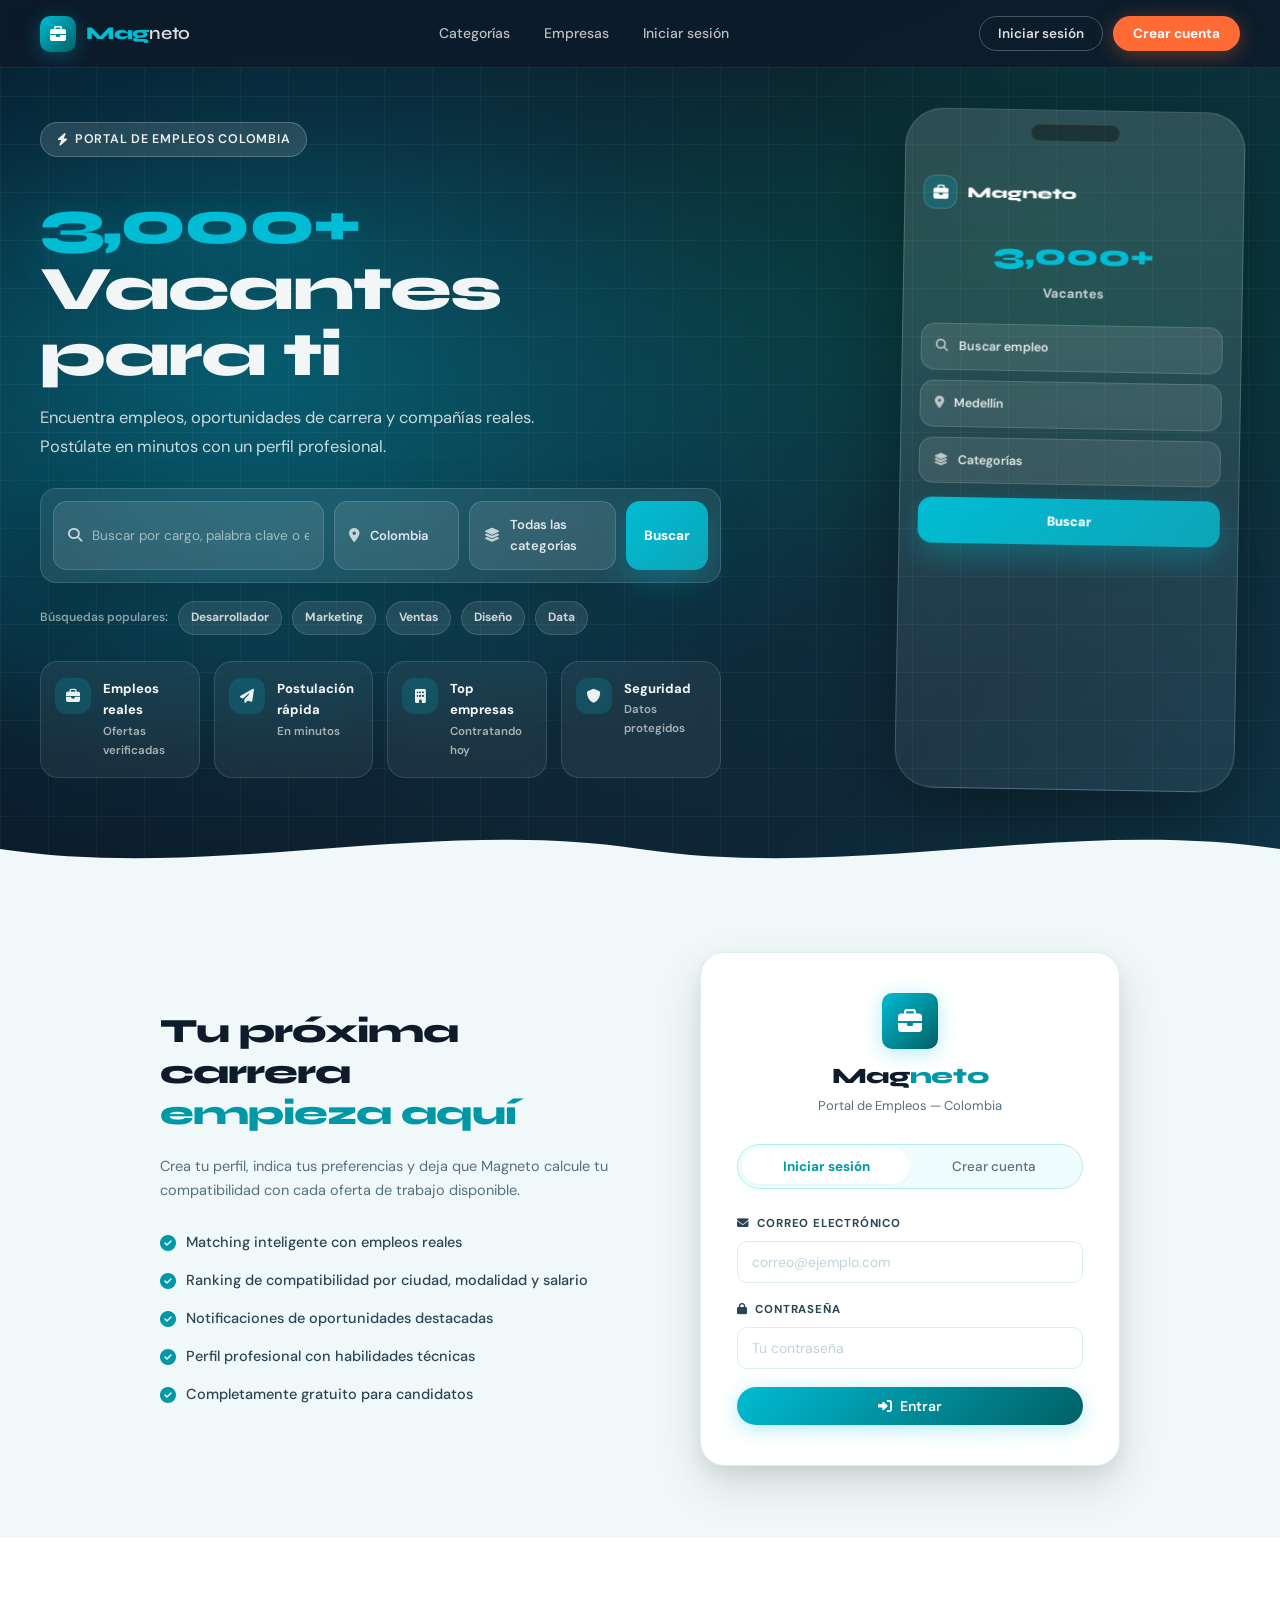
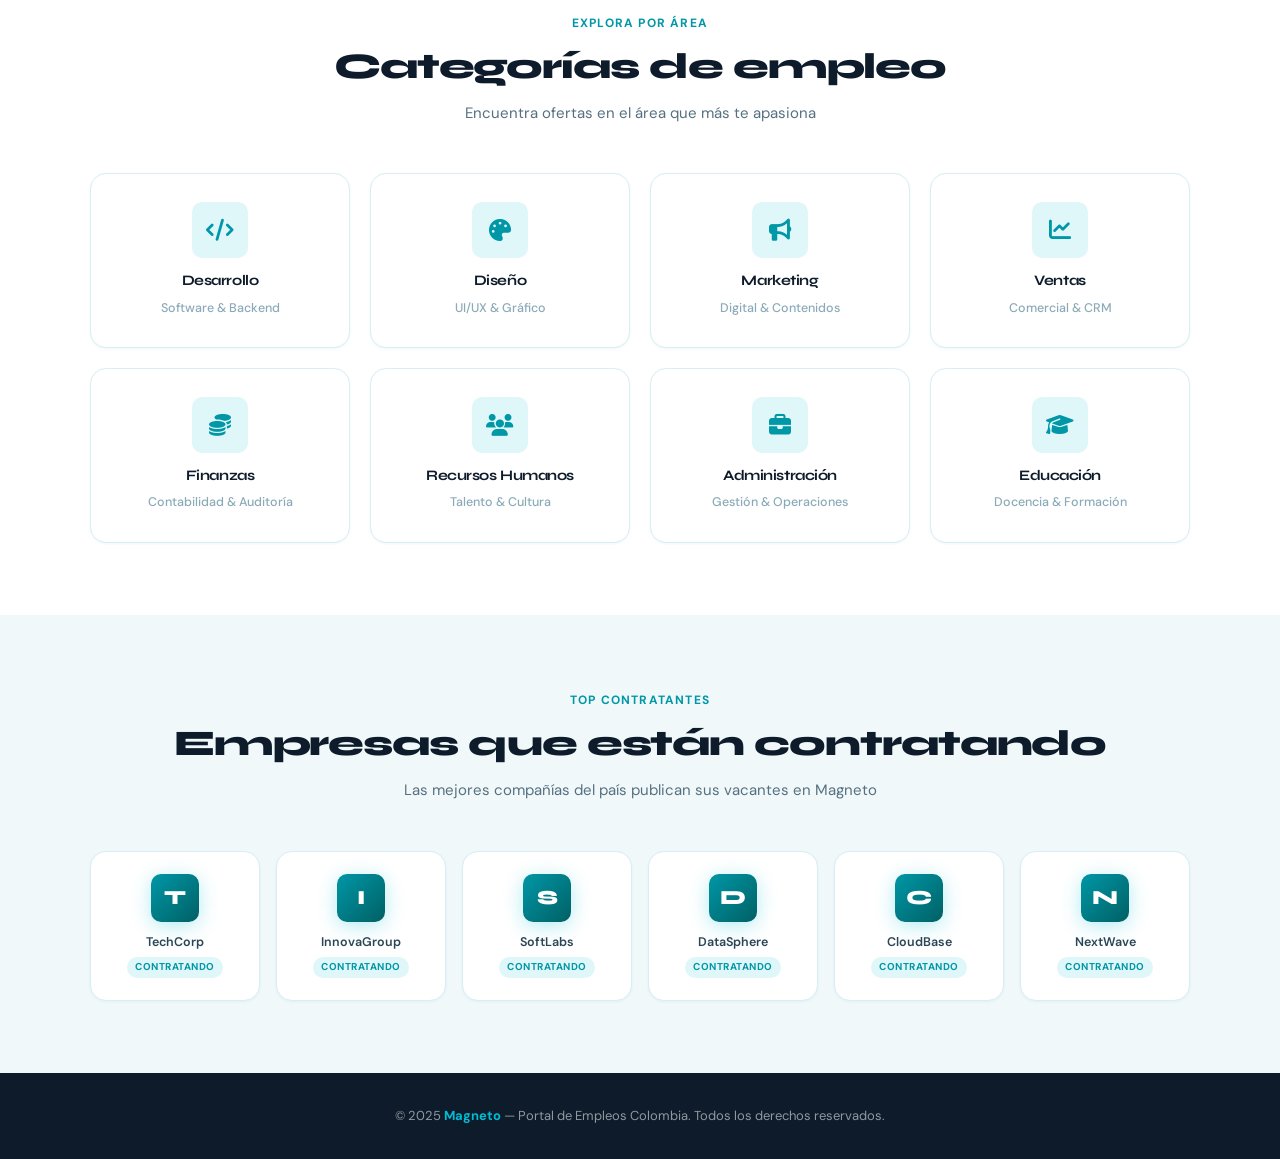
==== commit 8f2d337f: "Agregar dashboard de contratantes y migración de roles" ====
--- a/frontend/dashboard.html
+++ b/frontend/dashboard.html
@@ -5,7 +5,7 @@
   <meta name="viewport" content="width=device-width, initial-scale=1.0" />
   <title>Magneto — Dashboard</title>
   <link rel="stylesheet" href="https://cdnjs.cloudflare.com/ajax/libs/font-awesome/6.5.1/css/all.min.css" />
-  <link rel="stylesheet" href="styles.css" />
+  <link rel="stylesheet" href="styles.css?v=2" />
 </head>
 <body>
 
@@ -62,6 +62,7 @@
   <script>
     requireAuth();
     const user = getUser();
+    if (user && user.role === "employer") window.location.href = "employer_dashboard.html";
     if (user) {
       const nombre = user.full_name.split(" ")[0];
       document.getElementById("saludo").textContent = `Hola, ${nombre} 👋`;
--- a/frontend/styles.css
+++ b/frontend/styles.css
@@ -219,17 +219,18 @@
   50%       { transform: translateY(-8px); }
 }
 
+/* HERO (base) */
 .hero {
-  min-height: 580px;
-  padding: 120px 40px 100px;
+  min-height: 640px;
+  padding: 110px 40px 90px;
   display: flex;
   align-items: center;
   justify-content: center;
   position: relative;
   overflow: hidden;
-  background: linear-gradient(-45deg, #006064, #0097A7, #00ACC1, #004D40);
-  background-size: 400% 400%;
-  animation: gradShift 14s ease infinite;
+  background: radial-gradient(1200px 700px at 20% 40%, rgba(0,188,212,.35) 0%, transparent 60%),
+              radial-gradient(900px 600px at 80% 30%, rgba(0,77,64,.45) 0%, transparent 55%),
+              linear-gradient(120deg, #061525 0%, #0d1b2a 45%, #0e3446 100%);
 }
 
 /* Grid pattern overlay */
@@ -255,11 +256,18 @@
   pointer-events: none;
 }
 
-.hero-content {
+/* layout nuevo tipo plantilla */
+.hero-inner {
   position: relative;
   z-index: 1;
-  max-width: 720px;
-  text-align: center;
+  width: min(1200px, 100%);
+  display: grid;
+  grid-template-columns: 1.25fr .85fr;
+  gap: 56px;
+  align-items: center;
+}
+
+.hero-left {
   color: white;
 }
 
@@ -280,27 +288,289 @@
   color: rgba(255,255,255,.92);
 }
 
-.hero-content h1 {
-  font-size: clamp(36px, 5.5vw, 58px);
+
+.hero-left h1 {
+  font-size: clamp(36px, 5.3vw, 62px);
+  font-weight: 900;
+  margin: 10px 0 16px;
+  line-height: 1.06;
+}
+
+.hero-big {
+  display: inline-block;
+  font-family: var(--font-h);
+  font-weight: 900;
+  color: var(--teal);
+  text-shadow: 0 10px 40px rgba(0,188,212,.25);
+  margin-right: 10px;
+}
+
+.hero-title {
+  color: rgba(255,255,255,.95);
+}
+
+.hero-left p {
+  font-size: 16.5px;
+  color: rgba(255,255,255,.78);
+  max-width: 560px;
+  margin-bottom: 26px;
+  line-height: 1.75;
+}
+
+/* search bar (visual) */
+.hero-search {
+  display: grid;
+  grid-template-columns: 1.2fr .55fr .65fr auto;
+  gap: 10px;
+  background: rgba(255,255,255,.08);
+  border: 1px solid rgba(255,255,255,.14);
+  border-radius: var(--r3);
+  padding: 12px;
+  backdrop-filter: blur(12px);
+  -webkit-backdrop-filter: blur(12px);
+  margin-bottom: 18px;
+  box-shadow: 0 18px 48px rgba(0,0,0,.18);
+}
+
+.hs-field {
+  display: flex;
+  align-items: center;
+  gap: 10px;
+  background: rgba(255,255,255,.10);
+  border: 1px solid rgba(255,255,255,.14);
+  border-radius: 14px;
+  padding: 12px 14px;
+  color: rgba(255,255,255,.85);
+  min-height: 48px;
+}
+
+.hs-field i {
+  color: rgba(255,255,255,.72);
+  font-size: 14px;
+}
+
+.hs-field input {
+  border: none;
+  outline: none;
+  background: transparent;
+  width: 100%;
+  color: rgba(255,255,255,.92);
+  font-family: var(--font-b);
+  font-size: 13.5px;
+}
+
+.hs-field input::placeholder { color: rgba(255,255,255,.55); }
+
+.hs-field.small {
+  justify-content: flex-start;
+  font-size: 13px;
+  font-weight: 600;
+}
+
+.hs-btn {
+  border: none;
+  cursor: pointer;
+  border-radius: 14px;
+  padding: 0 18px;
+  font-size: 13.5px;
   font-weight: 800;
+  font-family: var(--font-b);
+  background: linear-gradient(135deg, var(--teal) 0%, #0ea5b7 100%);
   color: white;
-  margin-bottom: 18px;
-  line-height: 1.12;
-}
-
-.hero-content h1 em {
-  font-style: italic;
-  color: rgba(255,255,255,.78);
+  box-shadow: 0 12px 32px rgba(0,188,212,.28);
+  transition: transform .2s var(--ease), box-shadow .2s var(--ease);
+}
+
+.hs-btn:hover {
+  transform: translateY(-1px);
+  box-shadow: 0 18px 42px rgba(0,188,212,.35);
+}
+
+/* tags */
+.hero-tags {
+  display: flex;
+  align-items: center;
+  flex-wrap: wrap;
+  gap: 10px;
+  margin-bottom: 26px;
+}
+
+.ht-label {
+  font-size: 12px;
+  color: rgba(255,255,255,.55);
+  font-weight: 600;
+}
+
+.ht-tag {
+  font-size: 12px;
   font-weight: 700;
-}
-
-.hero-content p {
-  font-size: 17px;
-  color: rgba(255,255,255,.80);
-  max-width: 520px;
-  margin: 0 auto 36px;
-  font-weight: 400;
-  line-height: 1.7;
+  padding: 6px 12px;
+  border-radius: var(--rf);
+  background: rgba(255,255,255,.10);
+  border: 1px solid rgba(255,255,255,.14);
+  color: rgba(255,255,255,.82);
+}
+
+/* feature cards */
+.hero-features {
+  display: grid;
+  grid-template-columns: repeat(4, 1fr);
+  gap: 14px;
+}
+
+.hf-card {
+  background: rgba(255,255,255,.06);
+  border: 1px solid rgba(255,255,255,.12);
+  border-radius: 18px;
+  padding: 16px 14px;
+  display: flex;
+  align-items: flex-start;
+  gap: 12px;
+  backdrop-filter: blur(10px);
+  -webkit-backdrop-filter: blur(10px);
+  transition: transform .2s var(--ease), background .2s var(--ease);
+}
+
+.hf-card:hover {
+  transform: translateY(-3px);
+  background: rgba(255,255,255,.085);
+}
+
+.hf-card i {
+  width: 36px;
+  height: 36px;
+  border-radius: 12px;
+  display: flex;
+  align-items: center;
+  justify-content: center;
+  background: rgba(0,188,212,.18);
+  color: rgba(255,255,255,.92);
+  font-size: 14px;
+  flex-shrink: 0;
+}
+
+.hf-card strong {
+  display: block;
+  font-size: 13px;
+  font-weight: 800;
+  color: rgba(255,255,255,.95);
+  margin-bottom: 2px;
+}
+
+.hf-card span {
+  display: block;
+  font-size: 11.5px;
+  font-weight: 600;
+  color: rgba(255,255,255,.62);
+}
+
+/* phone mockup */
+.hero-right {
+  display: flex;
+  justify-content: flex-end;
+}
+
+.hero-phone {
+  width: min(340px, 100%);
+  aspect-ratio: 9/18;
+  border-radius: 38px;
+  background: linear-gradient(180deg, rgba(255,255,255,.14) 0%, rgba(255,255,255,.06) 100%);
+  border: 1px solid rgba(255,255,255,.18);
+  box-shadow: 0 30px 80px rgba(0,0,0,.35);
+  position: relative;
+  overflow: hidden;
+  transform: rotate(1deg);
+}
+
+.phone-top {
+  height: 44px;
+  display: flex;
+  justify-content: center;
+  align-items: center;
+}
+
+.phone-camera {
+  width: 90px;
+  height: 18px;
+  border-radius: 999px;
+  background: rgba(0,0,0,.35);
+  border: 1px solid rgba(255,255,255,.12);
+}
+
+.phone-screen {
+  padding: 22px 18px 20px;
+  color: white;
+}
+
+.phone-logo {
+  display: flex;
+  align-items: center;
+  gap: 10px;
+  font-family: var(--font-h);
+  font-weight: 800;
+  margin-bottom: 20px;
+}
+
+.phone-logo-icon {
+  width: 34px;
+  height: 34px;
+  border-radius: 12px;
+  display: flex;
+  align-items: center;
+  justify-content: center;
+  background: rgba(0,188,212,.20);
+  border: 1px solid rgba(255,255,255,.14);
+}
+
+.phone-title {
+  text-align: center;
+  margin: 10px 0 20px;
+}
+
+.phone-title strong {
+  display: block;
+  font-size: 30px;
+  font-family: var(--font-h);
+  font-weight: 900;
+  color: var(--teal);
+}
+
+.phone-title span {
+  font-size: 13px;
+  font-weight: 700;
+  color: rgba(255,255,255,.75);
+}
+
+.phone-search {
+  display: flex;
+  flex-direction: column;
+  gap: 10px;
+}
+
+.phone-input {
+  background: rgba(255,255,255,.10);
+  border: 1px solid rgba(255,255,255,.14);
+  border-radius: 14px;
+  padding: 12px 14px;
+  font-size: 12.5px;
+  font-weight: 600;
+  color: rgba(255,255,255,.85);
+  display: flex;
+  align-items: center;
+  gap: 10px;
+}
+
+.phone-input i { color: rgba(255,255,255,.65); }
+
+.phone-btn {
+  margin-top: 4px;
+  text-align: center;
+  padding: 12px;
+  border-radius: 14px;
+  font-size: 13px;
+  font-weight: 900;
+  background: linear-gradient(135deg, var(--teal) 0%, #0ea5b7 100%);
+  box-shadow: 0 12px 30px rgba(0,188,212,.30);
 }
 
 .hero-stats {
@@ -356,6 +626,40 @@
 }
 
 .hero-wave svg { width: 100%; height: 64px; display: block; }
+
+/* Responsive hero */
+@media (max-width: 980px) {
+  .hero-inner {
+    grid-template-columns: 1fr;
+    gap: 38px;
+  }
+
+  .hero-right {
+    justify-content: center;
+  }
+
+  .hero-features {
+    grid-template-columns: repeat(2, 1fr);
+  }
+
+  .hero-search {
+    grid-template-columns: 1fr;
+  }
+}
+
+@media (max-width: 520px) {
+  .hero {
+    padding: 100px 18px 80px;
+  }
+
+  .hero-left h1 {
+    font-size: 40px;
+  }
+
+  .hero-features {
+    grid-template-columns: 1fr;
+  }
+}
 
 /* ═══════════════════════════════════════════════════
    AUTH SECTION (index.html)
@@ -1706,3 +2010,102 @@
   .companies-grid { grid-template-columns: repeat(2, 1fr); }
   .page-hero { padding: 22px 20px; }
 }
+
+/* ═══════════════════════════════════════════════════
+   ROLE SELECTOR (registro en index.html)
+═══════════════════════════════════════════════════ */
+.role-selector {
+  display: grid;
+  grid-template-columns: 1fr 1fr;
+  gap: 10px;
+}
+
+.role-btn {
+  display: flex;
+  align-items: center;
+  justify-content: center;
+  gap: 8px;
+  padding: 11px 14px;
+  border-radius: var(--r2);
+  border: 1.5px solid var(--border);
+  background: var(--bg);
+  font-family: var(--font-b);
+  font-size: 13.5px;
+  font-weight: 600;
+  color: var(--t3);
+  cursor: pointer;
+  transition: all .2s var(--ease);
+}
+
+.role-btn:hover {
+  border-color: var(--teal);
+  color: var(--teal-mid);
+  background: var(--teal-pale);
+}
+
+.role-btn.active {
+  border-color: var(--teal-mid);
+  background: var(--teal-pale);
+  color: var(--teal-mid);
+  box-shadow: 0 0 0 3px rgba(0,151,167,.12);
+}
+
+.role-btn i { font-size: 14px; }
+
+/* ═══════════════════════════════════════════════════
+   TEXTAREA (formularios)
+═══════════════════════════════════════════════════ */
+textarea {
+  width: 100%;
+  padding: 12px 14px;
+  border: 1.5px solid var(--border);
+  border-radius: var(--r2);
+  font-family: var(--font-b);
+  font-size: 14px;
+  color: var(--navy);
+  background: var(--white);
+  resize: vertical;
+  transition: border-color .2s var(--ease), box-shadow .2s var(--ease);
+  outline: none;
+  line-height: 1.6;
+}
+
+textarea:focus {
+  border-color: var(--teal);
+  box-shadow: 0 0 0 3px rgba(0,151,167,.10);
+}
+
+textarea::placeholder { color: var(--t4); }
+
+/* ═══════════════════════════════════════════════════
+   EMPLOYER DASHBOARD extras
+═══════════════════════════════════════════════════ */
+.employer-banner {
+  background: linear-gradient(120deg, var(--navy) 0%, #1E3A50 100%);
+}
+
+.employer-badge {
+  display: inline-flex;
+  align-items: center;
+  gap: 8px;
+  background: rgba(255,255,255,.12);
+  border: 1px solid rgba(255,255,255,.22);
+  border-radius: var(--rf);
+  padding: 8px 18px;
+  font-size: 13px;
+  font-weight: 700;
+  color: rgba(255,255,255,.92);
+  white-space: nowrap;
+}
+
+.employer-job-tag {
+  display: inline-flex;
+  align-items: center;
+  gap: 6px;
+  font-size: 12px;
+  font-weight: 700;
+  color: #059669;
+  background: #d1fae5;
+  border-radius: var(--rf);
+  padding: 5px 12px;
+}
